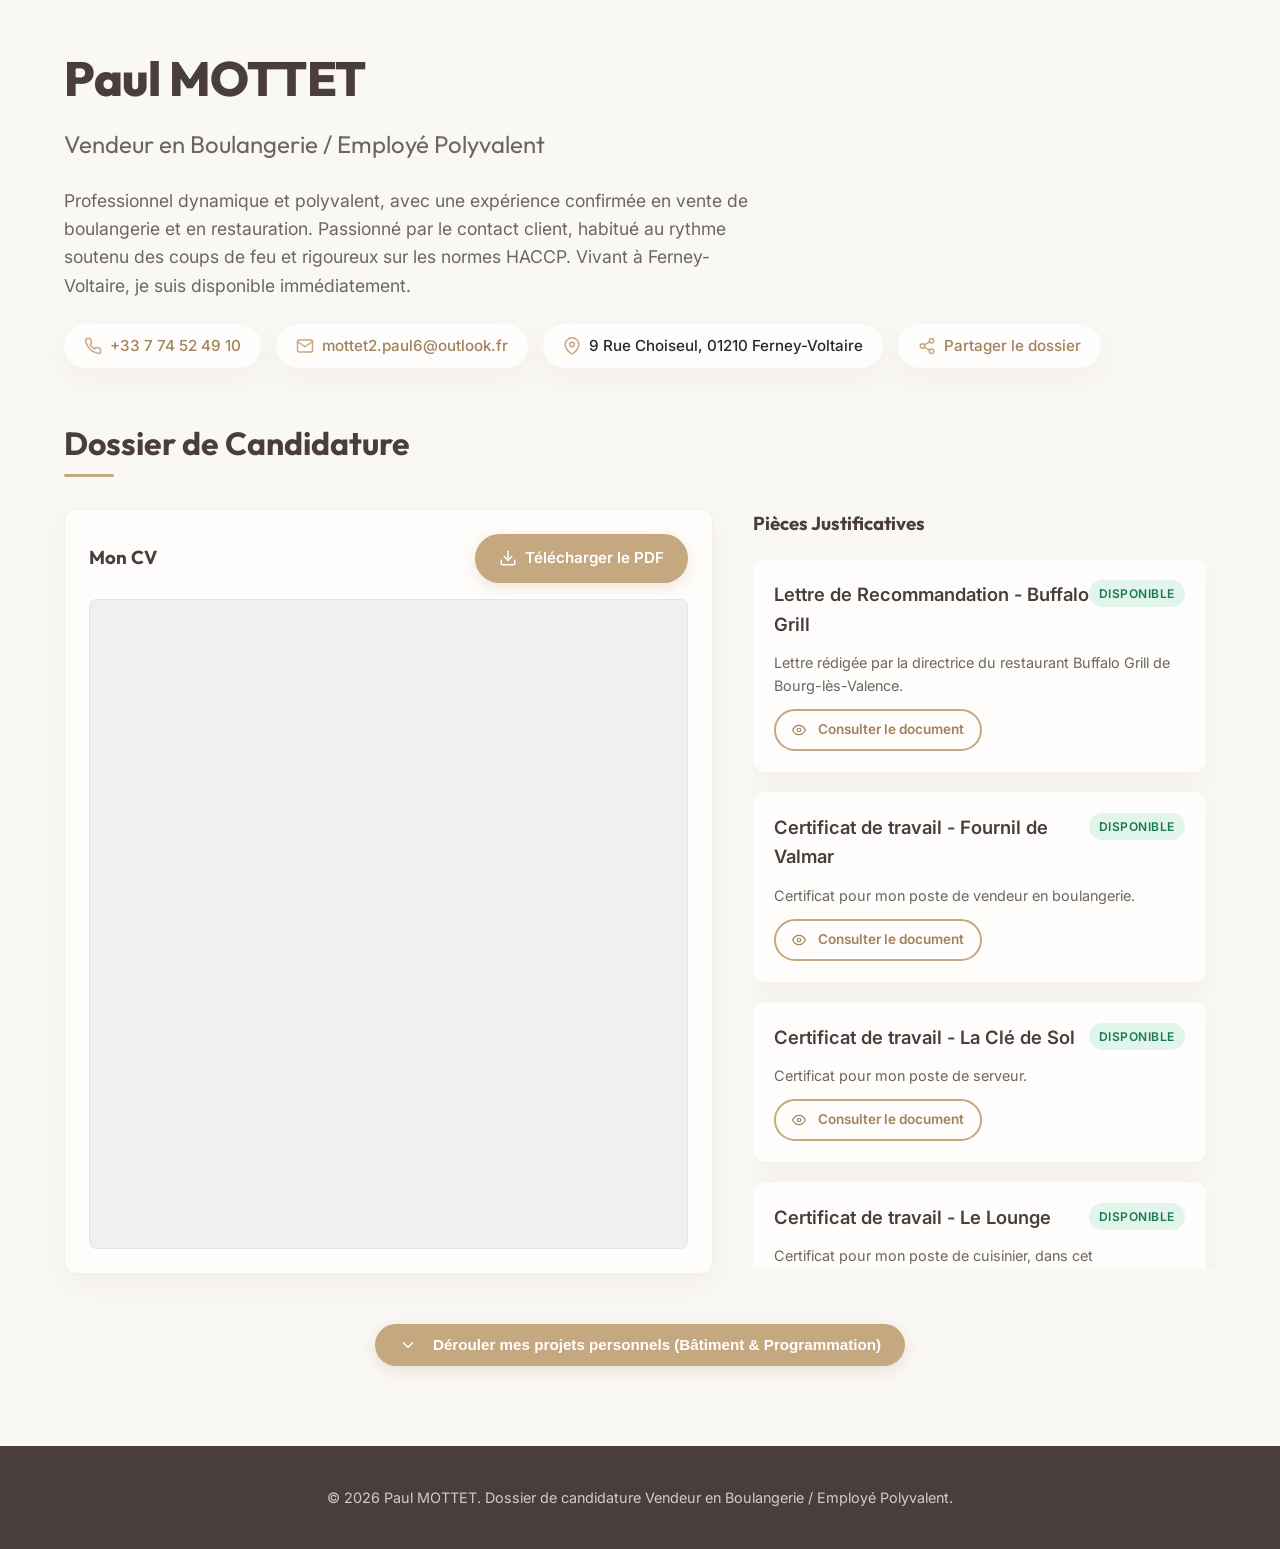
==== index.html @ bb625f5c "feat: regroupement des realisations par projet et ajout du carrousel de navigation Lightbox" ====
<!DOCTYPE html>
<html lang="fr">

<head>
  <meta charset="UTF-8">
  <meta name="viewport" content="width=device-width, initial-scale=1.0">
  <title>Paul MOTTET - Candidature Boulangerie & Portfolio</title>
  <meta name="description"
    content="Dossier de candidature en ligne de Paul MOTTET - Vendeur en Boulangerie / Employé Polyvalent. Accédez à mon CV, mes certificats de travail et mes réalisations.">

  <!-- Favicon alternative -->
  <link rel="icon"
    href="data:image/svg+xml,<svg xmlns=%22http://www.w3.org/2000/svg%22 viewBox=%220 0 100 100%22><text y=%22.9em%22 font-size=%2290%22>🥐</text></svg>">

  <link rel="stylesheet" href="style.css">

  <!-- Statistiques de visite (GoatCounter - Sans cookies / RGPD) -->
  <script data-goatcounter="https://paul-mottet.goatcounter.com/count" async src="//gc.zgo.at/count.js"></script>
</head>

<body>

  <!-- Hero Section / Header -->
  <header>
    <div class="container">
      <h1 id="profile-name">Paul MOTTET</h1>
      <h2 id="profile-title">Vendeur en Boulangerie / Employé Polyvalent</h2>
      <p class="profile-bio" id="profile-bio">
        <!-- Rempli par JavaScript -->
      </p>

      <!-- Barre de contact -->
      <div class="contact-bar" id="contact-bar">
        <!-- Rempli par JavaScript -->
      </div>
    </div>
  </header>

  <!-- Section CV & Documents complémentaires -->
  <section class="container" id="documents-section">
    <h2 class="section-title">Dossier de Candidature</h2>

    <div class="cv-documents-grid">
      <!-- Partie gauche : Visionneuse de CV -->
      <div class="cv-viewer-container">
        <div class="cv-viewer-header">
          <h3 id="cv-title">Mon CV</h3>
          <a id="cv-download-btn" href="" class="btn" download>
            <svg xmlns="http://www.w3.org/2000/svg" width="18" height="18" viewBox="0 0 24 24" fill="none"
              stroke="currentColor" stroke-width="2" stroke-linecap="round" stroke-linejoin="round">
              <path d="M21 15v4a2 2 0 0 1-2 2H5a2 2 0 0 1-2-2v-4"></path>
              <polyline points="7 10 12 15 17 10"></polyline>
              <line x1="12" y1="15" x2="12" y2="3"></line>
            </svg>
            Télécharger le PDF
          </a>
        </div>

        <!-- Iframe de visualisation pour grand écran -->
        <div class="cv-frame-wrapper" id="cv-frame-wrapper">
          <!-- Rempli par JavaScript -->
        </div>

        <!-- Fallback mobile -->
        <div class="cv-fallback-mobile" id="cv-fallback-mobile">
          <p style="margin-bottom: 20px; color: var(--text-muted);">Visualisation indisponible sur cet appareil. Vous
            pouvez consulter ou télécharger le fichier directement :</p>
          <a id="cv-fallback-btn" href="" class="btn" target="_blank">Ouvrir le CV (PDF)</a>
        </div>
      </div>

      <!-- Partie droite : Certificats & Lettres -->
      <div>
        <h3 style="margin-bottom: 20px; color: var(--accent-dark);">Pièces Justificatives</h3>
        <div class="documents-list" id="documents-list">
          <!-- Rempli par JavaScript -->
        </div>
      </div>
    </div>

    <!-- Bouton pour dérouler les projets personnels -->
    <div style="text-align: center; margin-top: 50px;" id="personal-projects-trigger-container">
      <button id="show-personal-projects-btn" class="btn">
        <svg xmlns="http://www.w3.org/2000/svg" width="18" height="18" viewBox="0 0 24 24" fill="none"
          stroke="currentColor" stroke-width="2" stroke-linecap="round" stroke-linejoin="round"
          style="vertical-align: middle; margin-right: 8px;">
          <polyline points="6 9 12 15 18 9"></polyline>
        </svg>
        Dérouler mes projets personnels (Bâtiment & Programmation)
      </button>
    </div>
  </section>

  <!-- Enveloppe pour les projets personnels masqués d'office -->
  <div id="personal-projects-wrapper" class="personal-projects-wrapper">
    <!-- Section Travaux Bâtiment (Photos) -->
    <section class="container" id="batiment-section">
      <h2 class="section-title">Réalisations & Travaux Manuels</h2>
      <p style="color: var(--text-muted); margin-bottom: 30px; max-width: 700px;">
        Au-delà de la vente et de la restauration, j'ai réalisé de nombreux travaux pratiques (charpente, menuiserie,
        rénovation complète d'appartement). Ces expériences témoignent de ma rigueur manuelle et de ma capacité à
        travailler physiquement.
      </p>
      <div class="gallery-grid" id="gallery-grid">
        <!-- Rempli par JavaScript -->
      </div>
    </section>

    <!-- Section Programmation & Projets Git -->
    <section class="container" id="programming-section">
      <h2 class="section-title">Projets de Programmation</h2>
      <p style="color: var(--text-muted); margin-bottom: 30px; max-width: 700px;">
        Autodidacte en informatique et programmation, j'aime développer des outils pour structurer et analyser des
        données littéraires ou créer des applications mobiles.
      </p>
      <div class="projects-grid" id="projects-grid">
        <!-- Rempli par JavaScript -->
      </div>
    </section>
  </div>

  <!-- Lightbox Modal (Photos de travaux) -->
  <div class="lightbox" id="lightbox">
    <button class="lightbox-close" id="lightbox-close" aria-label="Fermer la galerie">&times;</button>
    <button class="lightbox-prev" id="lightbox-prev" aria-label="Photo précédente">
      <svg xmlns="http://www.w3.org/2000/svg" viewBox="0 0 24 24" fill="none" stroke="currentColor" stroke-width="2.5" stroke-linecap="round" stroke-linejoin="round"><polyline points="15 18 9 12 15 6"></polyline></svg>
    </button>
    <img class="lightbox-content" id="lightbox-img" src="" alt="Agrandissement de réalisation">
    <button class="lightbox-next" id="lightbox-next" aria-label="Photo suivante">
      <svg xmlns="http://www.w3.org/2000/svg" viewBox="0 0 24 24" fill="none" stroke="currentColor" stroke-width="2.5" stroke-linecap="round" stroke-linejoin="round"><polyline points="9 18 15 12 9 6"></polyline></svg>
    </button>
    <div class="lightbox-caption" id="lightbox-caption">
      <h4 id="lightbox-title"></h4>
      <p id="lightbox-desc"></p>
      <span class="lightbox-counter" id="lightbox-counter"></span>
    </div>
  </div>

  <!-- Modal Notification / Accès Restreint / Copie lien -->
  <div class="lightbox" id="alert-modal">
    <div
      style="background-color: var(--bg-secondary); padding: 30px; border-radius: var(--border-radius); max-width: 450px; width: 90%; color: var(--text-main); text-align: center; box-shadow: var(--hover-shadow); display: flex; flex-direction: column; align-items: center; gap: 20px;">
      <h4 id="alert-title" style="color: var(--accent-dark); font-size: 1.3rem;">Accès Restreint</h4>
      <p id="alert-message" style="color: var(--text-muted); font-size: 0.95rem; line-height: 1.5;"></p>
      <button id="alert-close" class="btn" style="padding: 10px 24px;">Fermer</button>
    </div>
  </div>

  <!-- Pied de page -->
  <footer>
    <div class="container">
      <p id="footer-text">&copy; 2026 Paul MOTTET. Dossier de candidature professionnel.</p>
    </div>
  </footer>

  <!-- Chargement des Données -->
  <script src="data.js"></script>

  <!-- Logique de rendu dynamique & Lightbox -->
  <script>
    document.addEventListener('DOMContentLoaded', () => {
      // 1. Chargement des infos de profil
      document.title = `${DATA.profile.name} - Candidature ${DATA.profile.title}`;
      document.getElementById('profile-name').innerText = DATA.profile.name;
      document.getElementById('profile-title').innerText = DATA.profile.title;
      document.getElementById('profile-bio').innerText = DATA.profile.bio;
      document.getElementById('footer-text').innerHTML = `&copy; 2026 ${DATA.profile.name}. Dossier de candidature Vendeur en Boulangerie / Employé Polyvalent.`;

      // Remplissage de la barre de contact
      const contactBar = document.getElementById('contact-bar');
      contactBar.innerHTML = `
        <a href="tel:${DATA.profile.phone.replace(/\s+/g, '')}" class="contact-item">
          <svg xmlns="http://www.w3.org/2000/svg" viewBox="0 0 24 24" fill="none" stroke="currentColor" stroke-width="2" stroke-linecap="round" stroke-linejoin="round"><path d="M22 16.92v3a2 2 0 0 1-2.18 2 19.79 19.79 0 0 1-8.63-3.07 19.5 19.5 0 0 1-6-6 19.79 19.79 0 0 1-3.07-8.67A2 2 0 0 1 4.11 2h3a2 2 0 0 1 2 1.72 12.84 12.84 0 0 0 .7 2.81 2 2 0 0 1-.45 2.11L8.09 9.91a16 16 0 0 0 6 6l1.27-1.27a2 2 0 0 1 2.11-.45 12.84 12.84 0 0 0 2.81.7A2 2 0 0 1 22 16.92z"></path></svg>
          ${DATA.profile.phone}
        </a>
        <a href="mailto:${DATA.profile.email}" class="contact-item">
          <svg xmlns="http://www.w3.org/2000/svg" viewBox="0 0 24 24" fill="none" stroke="currentColor" stroke-width="2" stroke-linecap="round" stroke-linejoin="round"><path d="M4 4h16c1.1 0 2 .9 2 2v12c0 1.1-.9 2-2 2H4c-1.1 0-2-.9-2-2V6c0-1.1.9-2 2-2z"></path><polyline points="22,6 12,13 2,6"></polyline></svg>
          ${DATA.profile.email}
        </a>
        <span class="contact-item">
          <svg xmlns="http://www.w3.org/2000/svg" viewBox="0 0 24 24" fill="none" stroke="currentColor" stroke-width="2" stroke-linecap="round" stroke-linejoin="round"><path d="M21 10c0 7-9 13-9 13s-9-6-9-13a9 9 0 0 1 18 0z"></path><circle cx="12" cy="10" r="3"></circle></svg>
          ${DATA.profile.address}
        </span>
        <a href="#" id="share-btn" class="contact-item" style="cursor: pointer;">
          <svg xmlns="http://www.w3.org/2000/svg" viewBox="0 0 24 24" fill="none" stroke="currentColor" stroke-width="2" stroke-linecap="round" stroke-linejoin="round"><circle cx="18" cy="5" r="3"></circle><circle cx="6" cy="12" r="3"></circle><circle cx="18" cy="19" r="3"></circle><line x1="8.59" y1="13.51" x2="15.42" y2="17.49"></line><line x1="15.41" y1="6.51" x2="8.59" y2="10.49"></line></svg>
          Partager le dossier
        </a>
      `;

      // Fonction d'affichage des pop-ups d'alerte (Accès restreint / Copie de lien)
      window.showNotificationPopup = (message, title = "Notification") => {
        document.getElementById('alert-title').innerText = title;
        document.getElementById('alert-message').innerText = message;
        document.getElementById('alert-modal').classList.add('active');
      };

      // Gestionnaire de clic du bouton Partager
      document.getElementById('share-btn').addEventListener('click', (e) => {
        e.preventDefault();
        if (navigator.share) {
          navigator.share({
            title: `Paul MOTTET - Dossier de Candidature`,
            text: `Consultez le dossier de candidature en ligne de Paul MOTTET.`,
            url: window.location.origin + window.location.pathname
          }).catch(console.error);
        } else {
          navigator.clipboard.writeText(window.location.origin + window.location.pathname).then(() => {
            showNotificationPopup("Lien de candidature copié dans le presse-papiers ! Vous pouvez maintenant le coller pour le partager.", "Partager");
          }).catch(err => {
            showNotificationPopup("Impossible de copier automatiquement le lien. Copiez l'URL depuis la barre d'adresse de votre navigateur.", "Partager");
          });
        }
      });

      // 2. Gestion du CV Principal
      const cvDoc = DATA.documents.find(doc => doc.id === 'cv');
      if (cvDoc && cvDoc.status === 'disponible') {
        const cvPath = cvDoc.file;

        // Configurer les boutons de téléchargement et d'affichage direct
        document.getElementById('cv-download-btn').href = cvPath;
        document.getElementById('cv-fallback-btn').href = cvPath;

        // Injecter l'iframe
        const frameWrapper = document.getElementById('cv-frame-wrapper');
        frameWrapper.innerHTML = `<iframe src="${cvPath}#toolbar=0" title="CV ${DATA.profile.name}"></iframe>`;
      } else {
        // Si le CV n'est pas disponible
        document.getElementById('cv-frame-wrapper').innerHTML = `
          <div style="padding: 100px 20px; text-align: center; color: var(--text-muted);">
            <h3>Le CV est en cours de mise à jour</h3>
            <p>Revenez très bientôt.</p>
          </div>`;
        document.getElementById('cv-download-btn').style.display = 'none';
        document.getElementById('cv-fallback-mobile').style.display = 'none';
      }

      // 3. Chargement de la liste des documents complémentaires
      const documentsList = document.getElementById('documents-list');
      documentsList.innerHTML = '';

      // On exclut le CV principal de cette liste car il est déjà affiché en grand
      const complementDocs = DATA.documents.filter(doc => doc.id !== 'cv');

      complementDocs.forEach(doc => {
        const isAvail = doc.status === 'disponible';

        const card = document.createElement('div');
        card.className = `document-card ${!isAvail ? 'pending' : ''}`;

        let actionButtonHTML = '';
        if (isAvail) {
          actionButtonHTML = `
            <a href="${doc.file}" class="btn btn-secondary" style="align-self: flex-start; padding: 8px 16px; font-size: 0.85rem;" target="_blank">
              <svg xmlns="http://www.w3.org/2000/svg" width="14" height="14" viewBox="0 0 24 24" fill="none" stroke="currentColor" stroke-width="2" stroke-linecap="round" stroke-linejoin="round" style="vertical-align: middle; margin-right: 4px;"><path d="M1 12s4-8 11-8 11 8 11 8-4 8-11 8-11-8-11-8z"></path><circle cx="12" cy="12" r="3"></circle></svg>
              Consulter le document
            </a>`;
        } else {
          actionButtonHTML = `
            <span style="color: var(--text-muted); font-size: 0.85rem; font-style: italic; display: flex; align-items: center; gap: 6px;">
              <svg xmlns="http://www.w3.org/2000/svg" width="16" height="16" viewBox="0 0 24 24" fill="none" stroke="currentColor" stroke-width="2" stroke-linecap="round" stroke-linejoin="round"><circle cx="12" cy="12" r="10"></circle><polyline points="12 6 12 12 16 14"></polyline></svg>
              Sera téléversé sous peu
            </span>`;
        }

        card.innerHTML = `
          <div class="document-card-header">
            <span class="document-title">${doc.name}</span>
            <span class="badge ${isAvail ? 'badge-disponible' : 'badge-a_venir'}">
              ${isAvail ? 'Disponible' : 'A venir'}
            </span>
          </div>
          <p class="document-desc">${doc.description}</p>
          ${actionButtonHTML}
        `;
        documentsList.appendChild(card);
      });

      // 4. Chargement de la galerie de photos bâtiment par projets
      const galleryGrid = document.getElementById('gallery-grid');
      galleryGrid.innerHTML = '';

      DATA.batimentProjects.forEach(project => {
        const card = document.createElement('div');
        card.className = 'gallery-item';
        card.dataset.projectId = project.id;

        const coverPhoto = project.photos[0];
        const photoCount = project.photos.length;

        card.innerHTML = `
          <div class="gallery-img-container">
            <span class="gallery-category-badge">${project.category}</span>
            <span class="gallery-count-badge">
              <svg xmlns="http://www.w3.org/2000/svg" viewBox="0 0 24 24" width="14" height="14" fill="none" stroke="currentColor" stroke-width="2.5" stroke-linecap="round" stroke-linejoin="round" style="vertical-align: middle; margin-right: 2px;"><path d="M23 19a2 2 0 0 1-2 2H3a2 2 0 0 1-2-2V8a2 2 0 0 1 2-2h4l2-3h6l2 3h4a2 2 0 0 1 2 2z"></path><circle cx="12" cy="13" r="4"></circle></svg>
              ${photoCount} photo${photoCount > 1 ? 's' : ''}
            </span>
            <img src="${coverPhoto}" alt="${project.title}">
          </div>
          <div class="gallery-info">
            <div class="gallery-info-text">
              <h3 class="gallery-title">${project.title}</h3>
              <p class="gallery-desc">${project.description}</p>
            </div>
            <span class="gallery-link">
              Découvrir le projet
              <svg xmlns="http://www.w3.org/2000/svg" width="16" height="16" viewBox="0 0 24 24" fill="none" stroke="currentColor" stroke-width="2.5" stroke-linecap="round" stroke-linejoin="round" style="vertical-align: middle;"><line x1="5" y1="12" x2="19" y2="12"></line><polyline points="12 5 19 12 12 19"></polyline></svg>
            </span>
          </div>
        `;
        galleryGrid.appendChild(card);
      });

      // 5. Chargement des projets de programmation
      const projectsGrid = document.getElementById('projects-grid');
      projectsGrid.innerHTML = '';

      DATA.projects.forEach(project => {
        const card = document.createElement('div');
        card.className = 'project-card';

        const tagsHTML = project.tags.map(tag => `<span class="tag">${tag}</span>`).join('');
        const isAuth = project.requiresAuth === true;

        card.innerHTML = `
          <div class="project-card-top">
            <h3>${project.title}</h3>
            <p>${project.description}</p>
            <div class="project-tags">${tagsHTML}</div>
          </div>
          <a href="${project.link}" ${isAuth ? '' : 'target="_blank"'} class="project-link ${isAuth ? 'restricted-link' : ''}">
            ${isAuth ? 'Accéder au site' : 'Voir le code source'}
            <svg xmlns="http://www.w3.org/2000/svg" width="16" height="16" viewBox="0 0 24 24" fill="none" stroke="currentColor" stroke-width="2" stroke-linecap="round" stroke-linejoin="round" style="vertical-align: middle;"><path d="M18 13v6a2 2 0 0 1-2 2H5a2 2 0 0 1-2-2V8a2 2 0 0 1 2-2h6"></path><polyline points="15 3 21 3 21 9"></polyline><line x1="10" y1="14" x2="21" y2="3"></line></svg>
          </a>
        `;

        // Clic sur QCM restrictif
        if (isAuth) {
          card.querySelector('.restricted-link').addEventListener('click', (e) => {
            e.preventDefault();
            showNotificationPopup(
              "Pour accéder au site vous devez vous connecter depuis votre espace étudiant Université de Savoie Mont Blanc.",
              "Accès Restreint"
            );
          });
        }

        projectsGrid.appendChild(card);
      });

      // 6. Logique de la Lightbox avec Carrousel par Projet
      const lightbox = document.getElementById('lightbox');
      const lightboxImg = document.getElementById('lightbox-img');
      const lightboxTitle = document.getElementById('lightbox-title');
      const lightboxDesc = document.getElementById('lightbox-desc');
      const lightboxClose = document.getElementById('lightbox-close');
      const lightboxPrev = document.getElementById('lightbox-prev');
      const lightboxNext = document.getElementById('lightbox-next');
      const lightboxCounter = document.getElementById('lightbox-counter');

      let currentProject = null;
      let currentPhotoIndex = 0;

      function updateLightboxPhoto() {
        if (!currentProject) return;
        const photoUrl = currentProject.photos[currentPhotoIndex];
        lightboxImg.src = photoUrl;
        lightboxCounter.innerText = `Image ${currentPhotoIndex + 1} sur ${currentProject.photos.length}`;
        
        if (currentProject.photos.length <= 1) {
          lightboxPrev.style.display = 'none';
          lightboxNext.style.display = 'none';
          lightboxCounter.style.display = 'none';
        } else {
          lightboxPrev.style.display = 'flex';
          lightboxNext.style.display = 'flex';
          lightboxCounter.style.display = 'inline-block';
        }
      }

      function showNextPhoto() {
        if (!currentProject) return;
        currentPhotoIndex = (currentPhotoIndex + 1) % currentProject.photos.length;
        updateLightboxPhoto();
      }

      function showPrevPhoto() {
        if (!currentProject) return;
        currentPhotoIndex = (currentPhotoIndex - 1 + currentProject.photos.length) % currentProject.photos.length;
        updateLightboxPhoto();
      }

      // Ouvrir la lightbox pour un projet
      document.querySelectorAll('.gallery-item').forEach(item => {
        item.addEventListener('click', () => {
          const projectId = item.dataset.projectId;
          currentProject = DATA.batimentProjects.find(p => p.id === projectId);
          if (currentProject) {
            currentPhotoIndex = 0;
            lightboxTitle.innerText = currentProject.title;
            lightboxDesc.innerText = currentProject.description;
            updateLightboxPhoto();
            lightbox.classList.add('active');
          }
        });
      });

      // Navigation clics
      lightboxPrev.addEventListener('click', (e) => {
        e.stopPropagation();
        showPrevPhoto();
      });

      lightboxNext.addEventListener('click', (e) => {
        e.stopPropagation();
        showNextPhoto();
      });

      // Fermer la lightbox (bouton close)
      lightboxClose.addEventListener('click', () => {
        lightbox.classList.remove('active');
      });

      // Fermer la lightbox en cliquant à l'extérieur de l'image
      lightbox.addEventListener('click', (e) => {
        if (e.target === lightbox || e.target === lightboxClose) {
          lightbox.classList.remove('active');
        }
      });

      // Clavier : Navigation et Fermeture
      document.addEventListener('keydown', (e) => {
        if (!lightbox.classList.contains('active')) return;
        
        if (e.key === 'Escape') {
          lightbox.classList.remove('active');
        } else if (e.key === 'ArrowRight') {
          showNextPhoto();
        } else if (e.key === 'ArrowLeft') {
          showPrevPhoto();
        }
      });

      // 7. Logique du Modal d'alerte global
      const alertModal = document.getElementById('alert-modal');
      const alertClose = document.getElementById('alert-close');

      alertClose.addEventListener('click', () => {
        alertModal.classList.remove('active');
      });

      alertModal.addEventListener('click', (e) => {
        if (e.target === alertModal || e.target === alertClose) {
          alertModal.classList.remove('active');
        }
      });

      // 8. Déroulement / Repli des Projets Personnels
      const showProjectsBtn = document.getElementById('show-personal-projects-btn');
      const projectsWrapper = document.getElementById('personal-projects-wrapper');

      showProjectsBtn.addEventListener('click', () => {
        const isActive = projectsWrapper.classList.contains('active');
        if (isActive) {
          // Replier
          projectsWrapper.classList.remove('active');
          showProjectsBtn.innerHTML = `
            <svg xmlns="http://www.w3.org/2000/svg" width="18" height="18" viewBox="0 0 24 24" fill="none" stroke="currentColor" stroke-width="2" stroke-linecap="round" stroke-linejoin="round" style="vertical-align: middle; margin-right: 8px;"><polyline points="6 9 12 15 18 9"></polyline></svg>
            Dérouler mes projets personnels (Travaux manuels & Programmation)
          `;
          // Faire défiler vers le haut
          document.getElementById('documents-section').scrollIntoView({ behavior: 'smooth', block: 'start' });
        } else {
          // Dérouler
          projectsWrapper.classList.add('active');
          showProjectsBtn.innerHTML = `
            <svg xmlns="http://www.w3.org/2000/svg" width="18" height="18" viewBox="0 0 24 24" fill="none" stroke="currentColor" stroke-width="2" stroke-linecap="round" stroke-linejoin="round" style="vertical-align: middle; margin-right: 8px;"><polyline points="18 15 12 9 6 15"></polyline></svg>
            Replier mes projets personnels
          `;
          // Faire défiler vers le bas de manière fluide
          setTimeout(() => {
            projectsWrapper.scrollIntoView({ behavior: 'smooth', block: 'start' });
          }, 100);
        }
      });
    });
  </script>
</body>

</html>
---- style.css ----
/* Importation des polices Google Fonts */
@import url('https://fonts.googleapis.com/css2?family=Inter:wght@300;400;500;600;700&family=Outfit:wght@300;400;500;600;700;800&display=swap');

/* Variables de thème (Palette Premium Boulangerie / Professionnel) */
:root {
  --font-title: 'Outfit', 'Segoe UI', sans-serif;
  --font-body: 'Inter', 'Segoe UI', sans-serif;

  /* Couleurs */
  --bg-primary: #FAF8F5;       /* Crème douce, chaleureuse et lumineuse */
  --bg-secondary: #FFFDFB;     /* Blanc chaud pour les cartes */
  --text-main: #2C2A29;        /* Charbon très sombre (presque noir) */
  --text-muted: #6B6661;       /* Gris chaud atténué */
  --accent-gold: #C5A880;      /* Dorure de pain (Teinte principale d'accent) */
  --accent-gold-hover: #A0835D;/* Dorure plus sombre au survol */
  --accent-dark: #4A3E3D;      /* Brun chaud profond */
  --accent-light: #F3EFE9;     /* Crème clair pour les fonds secondaires */
  --card-shadow: 0 10px 30px rgba(74, 62, 61, 0.05);
  --hover-shadow: 0 15px 40px rgba(74, 62, 61, 0.1);
  --border-radius: 12px;
  --transition: all 0.3s cubic-bezier(0.4, 0, 0.2, 1);
}

/* Styles Globaux */
* {
  box-sizing: border-box;
  margin: 0;
  padding: 0;
}

html {
  scroll-behavior: smooth;
}

body {
  font-family: var(--font-body);
  background-color: var(--bg-primary);
  color: var(--text-main);
  line-height: 1.6;
  -webkit-font-smoothing: antialiased;
}

h1, h2, h3, h4 {
  font-family: var(--font-title);
  font-weight: 700;
  color: var(--accent-dark);
}

a {
  color: var(--accent-gold-hover);
  text-decoration: none;
  transition: var(--transition);
}

a:hover {
  color: var(--accent-dark);
}

.container {
  width: 100%;
  max-width: 1200px;
  margin: 0 auto;
  padding: 0 24px;
}

/* En-tête / Hero Section */
header {
  padding: 40px 0 20px; /* Réduit pour plus de compacité */
  text-align: left; /* Aligné à gauche */
  position: relative;
}

.profile-badge {
  display: inline-block;
  background-color: var(--accent-light);
  color: var(--accent-dark);
  padding: 6px 16px;
  border-radius: 30px;
  font-size: 0.9rem;
  font-weight: 600;
  text-transform: uppercase;
  letter-spacing: 1px;
  margin-bottom: 20px;
}

header h1 {
  font-size: 3rem;
  font-weight: 800;
  margin-bottom: 8px;
  letter-spacing: -0.5px;
}

header h2 {
  font-size: 1.5rem;
  font-weight: 400;
  color: var(--text-muted);
  margin-bottom: 24px;
}

.profile-bio {
  max-width: 700px;
  margin: 0 0 24px; /* Aligné à gauche (marge auto retirée) */
  font-size: 1.1rem;
  color: var(--text-muted);
}

/* Informations de Contact */
.contact-bar {
  display: flex;
  justify-content: flex-start; /* Aligné à gauche */
  flex-wrap: wrap;
  gap: 15px; /* Écartement légèrement resserré */
  margin-bottom: 30px;
}

.contact-item {
  display: flex;
  align-items: center;
  gap: 8px;
  background-color: var(--bg-secondary);
  padding: 10px 20px;
  border-radius: 30px;
  box-shadow: var(--card-shadow);
  font-size: 0.95rem;
  font-weight: 500;
  transition: var(--transition);
}

.contact-item:hover {
  transform: translateY(-2px);
  box-shadow: var(--hover-shadow);
}

.contact-item svg {
  width: 18px;
  height: 18px;
  stroke: var(--accent-gold);
}

/* Boutons principaux */
.btn {
  display: inline-flex;
  align-items: center;
  gap: 8px;
  background-color: var(--accent-gold);
  color: #fff;
  padding: 12px 24px;
  border-radius: 30px;
  font-weight: 600;
  font-size: 0.95rem;
  transition: var(--transition);
  border: none;
  cursor: pointer;
  box-shadow: 0 4px 15px rgba(197, 168, 128, 0.3);
}

.btn:hover {
  background-color: var(--accent-gold-hover);
  transform: translateY(-2px);
  box-shadow: 0 6px 20px rgba(197, 168, 128, 0.4);
  color: #fff;
}

.btn-secondary {
  background-color: transparent;
  border: 2px solid var(--accent-gold);
  color: var(--accent-gold-hover);
  box-shadow: none;
}

.btn-secondary:hover {
  background-color: var(--accent-gold);
  color: #fff;
  box-shadow: 0 4px 15px rgba(197, 168, 128, 0.2);
}

/* Sections */
section {
  padding: 40px 0; /* Un peu plus compact */
}

/* Wrapper pour les projets personnels masqués d'office */
.personal-projects-wrapper {
  display: none;
  opacity: 0;
  transition: opacity 0.5s ease;
}

.personal-projects-wrapper.active {
  display: block;
  opacity: 1;
}

#batiment-section {
  margin-top: 50px; /* Marge au-dessus de la section bâtiment */
}

#programming-section {
  margin-top: 60px; /* Marge au-dessus de la section programmation */
}

.section-title {
  font-size: 2rem;
  margin-bottom: 40px;
  position: relative;
  display: inline-block;
}

.section-title::after {
  content: '';
  position: absolute;
  left: 0;
  bottom: -8px;
  width: 50px;
  height: 3px;
  background-color: var(--accent-gold);
  border-radius: 2px;
}

/* Section CV & Documents */
.cv-documents-grid {
  display: grid;
  grid-template-columns: 1.4fr 1fr;
  gap: 40px;
  align-items: start;
}

@media (max-width: 968px) {
  .cv-documents-grid {
    grid-template-columns: 1fr;
  }
}

/* Visionneuse PDF (Affichage direct du CV) */
.cv-viewer-container {
  background-color: var(--bg-secondary);
  border-radius: var(--border-radius);
  box-shadow: var(--card-shadow);
  padding: 24px;
  border: 1px solid var(--accent-light);
}

.cv-viewer-header {
  display: flex;
  justify-content: space-between;
  align-items: center;
  margin-bottom: 16px;
}

.cv-frame-wrapper {
  position: relative;
  width: 100%;
  height: 650px;
  border-radius: 8px;
  overflow: hidden;
  background-color: #f0f0f0;
  border: 1px solid rgba(0, 0, 0, 0.05);
}

.cv-frame-wrapper iframe {
  width: 100%;
  height: 100%;
  border: none;
}

.cv-fallback-mobile {
  display: none;
  text-align: center;
  padding: 40px 20px;
}

/* Liste des documents complémentaires */
.documents-list {
  display: flex;
  flex-direction: column;
  gap: 20px;
  max-height: 710px;
  overflow-y: auto;
  padding-right: 10px;
}

/* Personnalisation de la barre de défilement pour les documents */
.documents-list::-webkit-scrollbar {
  width: 6px;
}

.documents-list::-webkit-scrollbar-track {
  background: var(--accent-light);
  border-radius: 10px;
}

.documents-list::-webkit-scrollbar-thumb {
  background: var(--accent-gold);
  border-radius: 10px;
}

.documents-list::-webkit-scrollbar-thumb:hover {
  background: var(--accent-gold-hover);
}

.document-card {
  background-color: var(--bg-secondary);
  border-radius: var(--border-radius);
  padding: 20px;
  box-shadow: var(--card-shadow);
  border: 1px solid transparent;
  transition: var(--transition);
  display: flex;
  flex-direction: column;
  gap: 12px;
}

.document-card:hover {
  transform: translateX(4px);
  border-color: var(--accent-gold);
  box-shadow: var(--hover-shadow);
}

.document-card-header {
  display: flex;
  justify-content: space-between;
  align-items: flex-start;
}

.document-title {
  font-size: 1.15rem;
  font-weight: 600;
  color: var(--accent-dark);
}

.badge {
  font-size: 0.75rem;
  padding: 4px 10px;
  border-radius: 20px;
  font-weight: 600;
  text-transform: uppercase;
  letter-spacing: 0.5px;
}

.badge-disponible {
  background-color: #E2F5EC;
  color: #1B7A51;
}

.badge-a_venir {
  background-color: #FFF3E0;
  color: #E65100;
}

.document-desc {
  font-size: 0.9rem;
  color: var(--text-muted);
}

/* Section Travaux Bâtiment (Photos) */
.gallery-grid {
  display: grid;
  grid-template-columns: repeat(auto-fill, minmax(320px, 1fr));
  gap: 24px;
}

.gallery-item {
  background-color: var(--bg-secondary);
  border-radius: var(--border-radius);
  overflow: hidden;
  box-shadow: var(--card-shadow);
  transition: var(--transition);
  cursor: pointer;
  position: relative;
  border: 1px solid var(--accent-light);
  display: flex;
  flex-direction: column;
  justify-content: space-between;
}

.gallery-item:hover {
  transform: translateY(-6px);
  border-color: var(--accent-gold);
  box-shadow: var(--hover-shadow);
}

.gallery-img-container {
  width: 100%;
  height: 240px;
  overflow: hidden;
  position: relative;
  background-color: var(--accent-light);
}

.gallery-img-container img {
  width: 100%;
  height: 100%;
  object-fit: cover;
  transition: var(--transition);
}

.gallery-item:hover .gallery-img-container img {
  transform: scale(1.05);
}

/* Badges sur l'image */
.gallery-category-badge {
  position: absolute;
  top: 12px;
  left: 12px;
  background-color: var(--accent-gold);
  color: #fff;
  padding: 4px 10px;
  border-radius: 20px;
  font-size: 0.75rem;
  font-weight: 700;
  z-index: 2;
  box-shadow: 0 2px 8px rgba(0, 0, 0, 0.15);
  text-transform: uppercase;
  letter-spacing: 0.5px;
}

.gallery-count-badge {
  position: absolute;
  top: 12px;
  right: 12px;
  background-color: rgba(44, 42, 41, 0.75);
  backdrop-filter: blur(4px);
  color: #fff;
  padding: 4px 10px;
  border-radius: 20px;
  font-size: 0.75rem;
  font-weight: 600;
  display: flex;
  align-items: center;
  gap: 6px;
  z-index: 2;
  box-shadow: 0 2px 8px rgba(0, 0, 0, 0.15);
  border: 1px solid rgba(255, 255, 255, 0.1);
}

.gallery-info {
  padding: 24px;
  display: flex;
  flex-direction: column;
  flex-grow: 1;
  justify-content: space-between;
}

.gallery-info-text {
  margin-bottom: 16px;
}

.gallery-title {
  font-size: 1.25rem;
  font-weight: 700;
  margin-bottom: 10px;
  color: var(--accent-dark);
}

.gallery-desc {
  font-size: 0.95rem;
  color: var(--text-muted);
  line-height: 1.5;
}

/* Lien d'action style CTA secondaire */
.gallery-link {
  font-weight: 600;
  font-size: 0.9rem;
  color: var(--accent-gold-hover);
  display: inline-flex;
  align-items: center;
  gap: 6px;
  transition: var(--transition);
  margin-top: auto;
}

.gallery-item:hover .gallery-link {
  color: var(--accent-dark);
}

.gallery-link svg {
  transition: transform 0.3s ease;
}

.gallery-item:hover .gallery-link svg {
  transform: translateX(4px);
}

/* Section Programmation / Projets Git */
.projects-grid {
  display: grid;
  grid-template-columns: repeat(auto-fill, minmax(320px, 1fr));
  gap: 24px;
}

.project-card {
  background-color: var(--bg-secondary);
  border-radius: var(--border-radius);
  padding: 24px;
  box-shadow: var(--card-shadow);
  border: 1px solid var(--accent-light);
  display: flex;
  flex-direction: column;
  justify-content: space-between;
  transition: var(--transition);
}

.project-card:hover {
  transform: translateY(-4px);
  border-color: var(--accent-gold);
  box-shadow: var(--hover-shadow);
}

.project-card-top h3 {
  font-size: 1.25rem;
  margin-bottom: 12px;
}

.project-card-top p {
  font-size: 0.95rem;
  color: var(--text-muted);
  margin-bottom: 20px;
}

.project-tags {
  display: flex;
  flex-wrap: wrap;
  gap: 8px;
  margin-bottom: 24px;
}

.tag {
  font-size: 0.75rem;
  background-color: var(--accent-light);
  color: var(--accent-dark);
  padding: 4px 10px;
  border-radius: 4px;
  font-weight: 500;
}

.project-link {
  font-weight: 600;
  font-size: 0.9rem;
  display: inline-flex;
  align-items: center;
  gap: 6px;
}

/* Lightbox Modal pour la galerie */
.lightbox {
  position: fixed;
  top: 0;
  left: 0;
  width: 100%;
  height: 100%;
  background-color: rgba(26, 24, 23, 0.95);
  display: flex;
  flex-direction: column;
  justify-content: center;
  align-items: center;
  z-index: 1000;
  opacity: 0;
  pointer-events: none;
  transition: opacity 0.3s ease;
}

.lightbox.active {
  opacity: 1;
  pointer-events: auto;
}

.lightbox-content {
  max-width: 85%;
  max-height: 75vh;
  object-fit: contain;
  border-radius: 4px;
  box-shadow: 0 10px 40px rgba(0,0,0,0.5);
  transform: scale(0.95);
  transition: transform 0.3s ease;
}

.lightbox.active .lightbox-content {
  transform: scale(1);
}

.lightbox-caption {
  color: #fff;
  margin-top: 20px;
  text-align: center;
  font-family: var(--font-title);
  display: flex;
  flex-direction: column;
  align-items: center;
}

.lightbox-caption h4 {
  color: var(--accent-gold);
  font-size: 1.3rem;
  margin-bottom: 6px;
}

.lightbox-caption p {
  color: #ccc;
  font-size: 0.95rem;
  max-width: 600px;
  line-height: 1.5;
}

.lightbox-close {
  position: absolute;
  top: 24px;
  right: 24px;
  background: transparent;
  border: none;
  color: #fff;
  font-size: 2.5rem;
  cursor: pointer;
  line-height: 1;
  transition: var(--transition);
  z-index: 1020;
}

.lightbox-close:hover {
  color: var(--accent-gold);
}

/* Boutons de navigation de la Lightbox */
.lightbox-prev,
.lightbox-next {
  position: absolute;
  top: 50%;
  transform: translateY(-50%);
  background-color: rgba(255, 255, 255, 0.08);
  backdrop-filter: blur(5px);
  border: 1px solid rgba(255, 255, 255, 0.15);
  color: #fff;
  width: 56px;
  height: 56px;
  border-radius: 50%;
  display: flex;
  justify-content: center;
  align-items: center;
  cursor: pointer;
  transition: var(--transition);
  z-index: 1010;
  user-select: none;
  padding: 0;
}

.lightbox-prev {
  left: 30px;
}

.lightbox-next {
  right: 30px;
}

.lightbox-prev:hover,
.lightbox-next:hover {
  background-color: var(--accent-gold);
  border-color: var(--accent-gold);
  transform: translateY(-50%) scale(1.1);
  box-shadow: 0 4px 15px rgba(197, 168, 128, 0.4);
}

.lightbox-prev:active,
.lightbox-next:active {
  transform: translateY(-50%) scale(0.95);
}

.lightbox-prev svg,
.lightbox-next svg {
  width: 24px;
  height: 24px;
  stroke: currentColor;
}

/* Compteur de photos dans la Lightbox */
.lightbox-counter {
  display: inline-block;
  font-size: 0.85rem;
  color: rgba(255, 255, 255, 0.5);
  margin-top: 8px;
  font-weight: 500;
}

/* Responsive pour les boutons Lightbox */
@media (max-width: 768px) {
  .lightbox-prev,
  .lightbox-next {
    width: 46px;
    height: 46px;
  }
  .lightbox-prev {
    left: 15px;
  }
  .lightbox-next {
    right: 15px;
  }
}

/* Devanture de dossier (Cover Page HTML spécifique) */
.cover-page-body {
  background-color: #fff;
  display: flex;
  justify-content: center;
  align-items: center;
  min-height: 100vh;
  padding: 40px 0;
}

.cover-sheet {
  background-color: #fff;
  width: 210mm;
  height: 297mm; /* Dimensions A4 */
  box-shadow: 0 0 40px rgba(0,0,0,0.08);
  border: 1px solid #e0e0e0;
  padding: 15mm 20mm 20mm 20mm; /* Marge supérieure réduite de 30mm à 15mm */
  display: flex;
  flex-direction: column;
  justify-content: space-between;
  box-sizing: border-box;
  position: relative;
}

/* En-tête de la cover */
.cover-header {
  border-bottom: 2px solid var(--accent-gold);
  padding-bottom: 20px;
}

.cover-name {
  font-size: 3rem;
  font-weight: 800;
  letter-spacing: 2px;
  text-transform: uppercase;
  color: var(--accent-dark);
}

.cover-contact {
  margin-top: 10px;
  font-size: 0.88rem; /* Légèrement réduit pour éviter le retour à la ligne */
  color: var(--text-muted);
  display: flex;
  flex-wrap: wrap;
  gap: 12px; /* Gaps resserrés pour tenir sur une seule ligne A4 */
  justify-content: flex-start;
}

/* Corps de la cover */
.cover-body {
  margin: 30px 0; /* Réduit pour enlever l'espace vertical excessif */
  text-align: center;
  flex-grow: 1;
  display: flex;
  flex-direction: column;
  justify-content: center;
}

.cover-subtitle {
  font-size: 1.1rem;
  text-transform: uppercase;
  letter-spacing: 3px;
  color: var(--accent-gold-hover);
  font-weight: 600;
  margin-bottom: 12px;
}

.cover-title {
  font-size: 2.2rem;
  font-weight: 800;
  color: var(--accent-dark);
  margin-top: auto;
  margin-bottom: auto;
  line-height: 1.3;
}

.cover-summary-box {
  background-color: var(--bg-primary);
  border-left: 4px solid var(--accent-gold);
  padding: 24px 30px;
  border-radius: 4px;
  text-align: left;
  max-width: 450px;
  margin: 0 0 40px 0; /* Marge auto retirée pour aligner à gauche, marge inférieure réduite */
}

.cover-summary-box h3 {
  font-size: 1.2rem;
  text-transform: uppercase;
  letter-spacing: 1px;
  margin-bottom: 15px;
}

.cover-summary-box ul {
  list-style-type: none;
}

.cover-summary-box li {
  font-size: 1.05rem;
  margin-bottom: 10px;
  display: flex;
  align-items: center;
  gap: 10px;
}

.cover-summary-box li::before {
  content: '■';
  color: var(--accent-gold);
  font-size: 0.8rem;
}

/* Zone du QR Code */
.cover-qr-section {
  display: flex;
  flex-direction: column;
  align-items: center;
  gap: 15px;
}

.qr-code-img {
  width: 170px; /* QR code agrandi de 130px à 170px */
  height: 170px;
  border: 1px solid #eee;
  padding: 8px;
  border-radius: 8px;
}

.cover-qr-text {
  max-width: 450px;
  font-size: 0.9rem;
  color: var(--text-muted);
  line-height: 1.4;
}

.cover-url {
  font-weight: 700;
  color: var(--accent-dark);
  margin-top: 5px;
  font-size: 0.95rem;
}

/* Bouton d'impression flottant (visible uniquement à l'écran) */
.print-actions {
  position: fixed;
  bottom: 30px;
  right: 30px;
  z-index: 100;
}

/* Pied de page */
footer {
  text-align: center;
  padding: 40px 0;
  background-color: var(--accent-dark);
  color: var(--accent-light);
  font-size: 0.9rem;
  margin-top: 80px; /* Marge au-dessus du pied de page */
}

footer p {
  opacity: 0.8;
}

/* RÈGLES D'IMPRESSION (CRITIQUE pour le dossier physique) */
@media print {
  body {
    background-color: #fff;
    color: #000;
  }
  
  .print-actions, header, footer, section:not(.cover-sheet-wrapper) {
    display: none !important;
  }

  .cover-page-body {
    padding: 0;
    margin: 0;
    background-color: #fff;
  }

  .cover-sheet {
    box-shadow: none;
    border: none;
    width: 100%;
    height: 100vh;
    padding: 20mm 15mm;
    page-break-after: avoid;
    page-break-before: avoid;
  }

  .cover-summary-box {
    background-color: #fafafa !important;
    border-left: 4px solid #333 !important;
    -webkit-print-color-adjust: exact; /* Force le fond gris sur Chrome/Safari */
    print-color-adjust: exact;
  }
}

/* Adaptabilité Mobile */
@media (max-width: 768px) {
  header h1 {
    font-size: 2.2rem;
  }
  
  header h2 {
    font-size: 1.2rem;
  }
  
  .cv-frame-wrapper {
    display: none; /* Cache l'iframe car elle est inutilisable sur mobile */
  }

  .cv-fallback-mobile {
    display: block; /* Affiche le bouton de téléchargement direct */
  }

  .cover-sheet {
    width: 95%;
    height: auto;
    padding: 20px;
  }
}
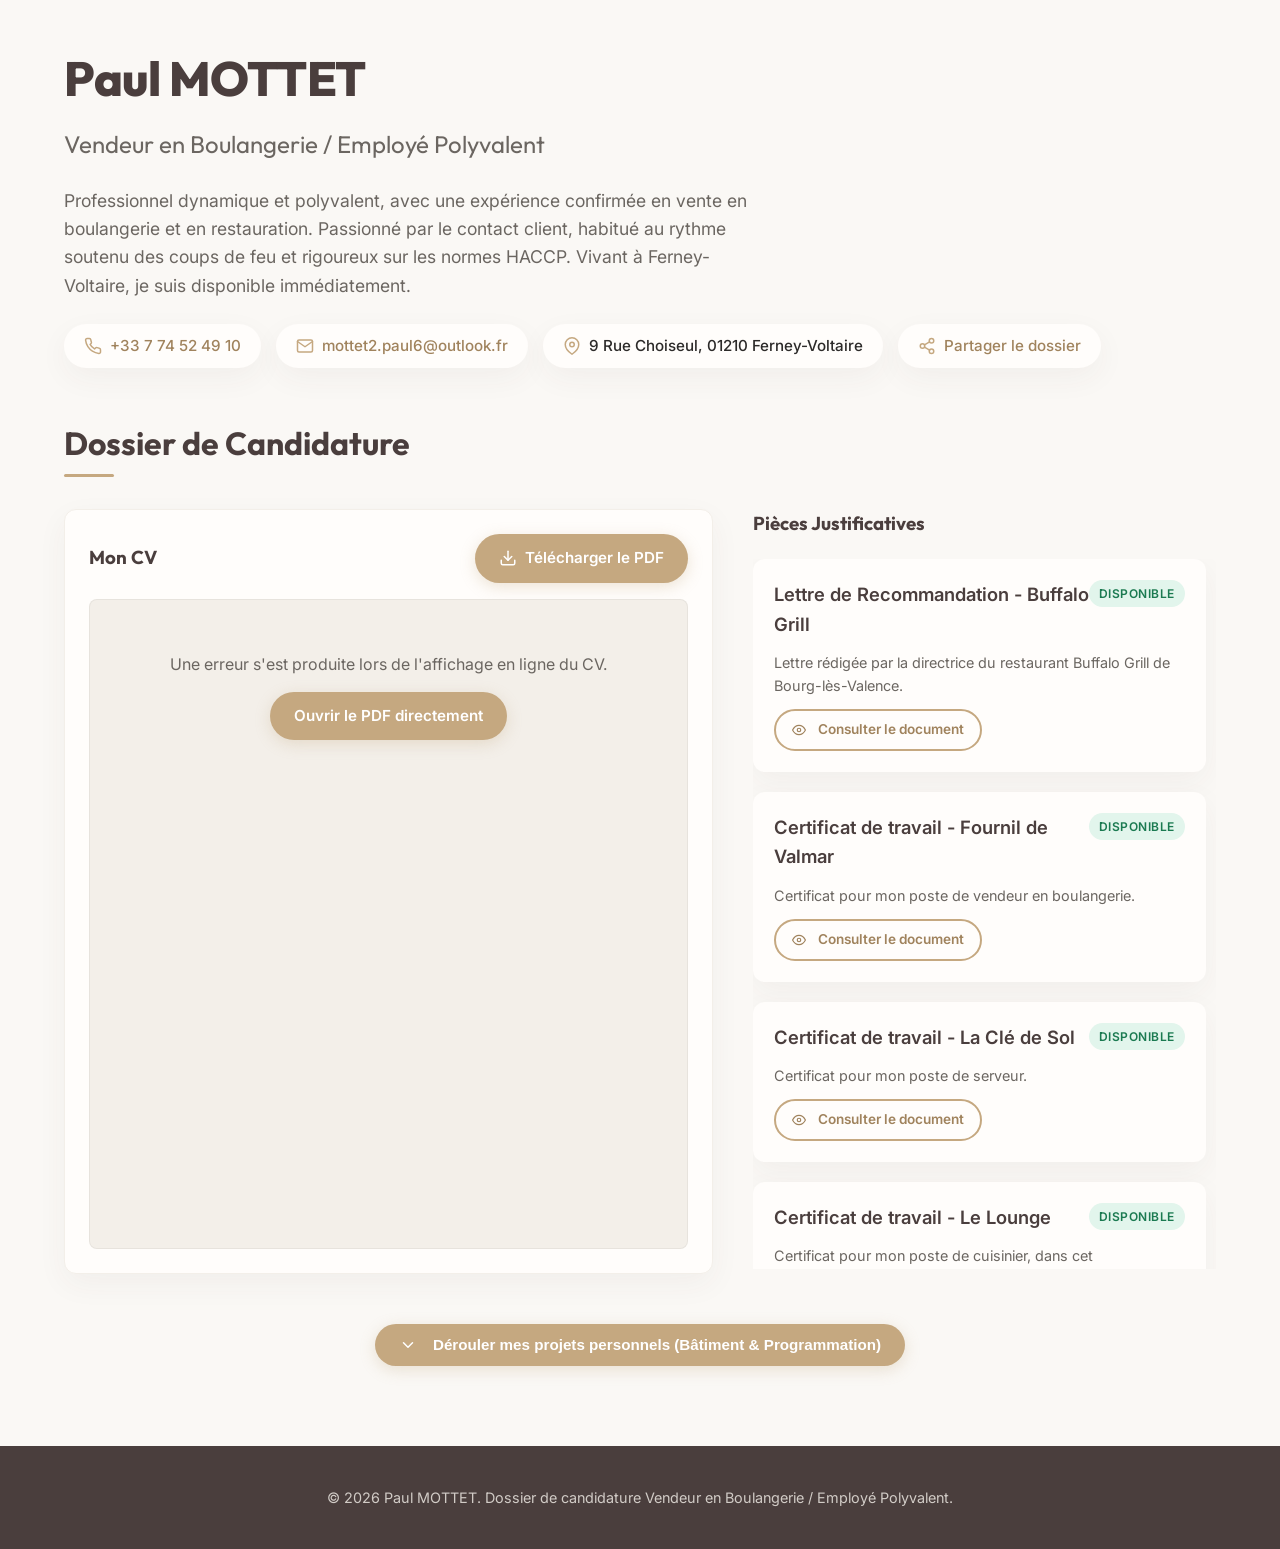
==== commit 40bbc81b: "feat: visionneuse de CV universelle (PDF.js) sur mobile, repliage en bas de page et bios editables d" ====
--- a/index.html
+++ b/index.html
@@ -13,6 +13,12 @@
     href="data:image/svg+xml,<svg xmlns=%22http://www.w3.org/2000/svg%22 viewBox=%220 0 100 100%22><text y=%22.9em%22 font-size=%2290%22>🥐</text></svg>">
 
   <link rel="stylesheet" href="style.css">
+
+  <!-- Rendu PDF universel (PDF.js) -->
+  <script src="https://cdnjs.cloudflare.com/ajax/libs/pdf.js/2.16.105/pdf.min.js"></script>
+  <script>
+    pdfjsLib.GlobalWorkerOptions.workerSrc = 'https://cdnjs.cloudflare.com/ajax/libs/pdf.js/2.16.105/pdf.worker.min.js';
+  </script>
 
   <!-- Statistiques de visite (GoatCounter - Sans cookies / RGPD) -->
   <script data-goatcounter="https://paul-mottet.goatcounter.com/count" async src="//gc.zgo.at/count.js"></script>
@@ -96,10 +102,8 @@
     <!-- Section Travaux Bâtiment (Photos) -->
     <section class="container" id="batiment-section">
       <h2 class="section-title">Réalisations & Travaux Manuels</h2>
-      <p style="color: var(--text-muted); margin-bottom: 30px; max-width: 700px;">
-        Au-delà de la vente et de la restauration, j'ai réalisé de nombreux travaux pratiques (charpente, menuiserie,
-        rénovation complète d'appartement). Ces expériences témoignent de ma rigueur manuelle et de ma capacité à
-        travailler physiquement.
+      <p id="batiment-bio" style="color: var(--text-muted); margin-bottom: 30px; max-width: 700px;">
+        <!-- Rempli par JavaScript -->
       </p>
       <div class="gallery-grid" id="gallery-grid">
         <!-- Rempli par JavaScript -->
@@ -109,12 +113,23 @@
     <!-- Section Programmation & Projets Git -->
     <section class="container" id="programming-section">
       <h2 class="section-title">Projets de Programmation</h2>
-      <p style="color: var(--text-muted); margin-bottom: 30px; max-width: 700px;">
-        Autodidacte en informatique et programmation, j'aime développer des outils pour structurer et analyser des
-        données littéraires ou créer des applications mobiles.
+      <p id="programming-bio" style="color: var(--text-muted); margin-bottom: 30px; max-width: 700px;">
+        <!-- Rempli par JavaScript -->
       </p>
       <div class="projects-grid" id="projects-grid">
         <!-- Rempli par JavaScript -->
+      </div>
+
+      <!-- Bouton pour replier les projets personnels au bas de la section -->
+      <div style="text-align: center; margin-top: 50px; margin-bottom: 20px;">
+        <button id="hide-personal-projects-btn" class="btn btn-secondary">
+          <svg xmlns="http://www.w3.org/2000/svg" width="18" height="18" viewBox="0 0 24 24" fill="none"
+            stroke="currentColor" stroke-width="2" stroke-linecap="round" stroke-linejoin="round"
+            style="vertical-align: middle; margin-right: 8px;">
+            <polyline points="18 15 12 9 6 15"></polyline>
+          </svg>
+          Replier mes projets personnels
+        </button>
       </div>
     </section>
   </div>
@@ -164,6 +179,8 @@
       document.getElementById('profile-name').innerText = DATA.profile.name;
       document.getElementById('profile-title').innerText = DATA.profile.title;
       document.getElementById('profile-bio').innerText = DATA.profile.bio;
+      document.getElementById('batiment-bio').innerText = DATA.profile.batimentBio;
+      document.getElementById('programming-bio').innerText = DATA.profile.programmingBio;
       document.getElementById('footer-text').innerHTML = `&copy; 2026 ${DATA.profile.name}. Dossier de candidature Vendeur en Boulangerie / Employé Polyvalent.`;
 
       // Remplissage de la barre de contact
@@ -212,6 +229,45 @@
         }
       });
 
+      // Fonction pour le rendu PDF.js sur Canvas (compatible mobile et desktop)
+      async function renderPDF(url, containerId) {
+        const container = document.getElementById(containerId);
+        container.innerHTML = '<div style="display:flex; justify-content:center; align-items:center; height:100%; color:var(--text-muted); font-size:0.95rem; font-weight:500;">Chargement du CV...</div>';
+        
+        try {
+          const loadingTask = pdfjsLib.getDocument(url);
+          const pdf = await loadingTask.promise;
+          container.innerHTML = '';
+          
+          for (let pageNum = 1; pageNum <= pdf.numPages; pageNum++) {
+            const page = await pdf.getPage(pageNum);
+            const canvas = document.createElement('canvas');
+            canvas.className = 'pdf-page-canvas';
+            container.appendChild(canvas);
+            
+            const context = canvas.getContext('2d');
+            const scale = 1.5;
+            const viewport = page.getViewport({ scale: scale });
+            
+            canvas.width = viewport.width;
+            canvas.height = viewport.height;
+            
+            const renderContext = {
+              canvasContext: context,
+              viewport: viewport
+            };
+            await page.render(renderContext).promise;
+          }
+        } catch (error) {
+          console.error("Erreur lors du rendu du PDF par PDF.js : ", error);
+          container.innerHTML = `
+            <div style="padding: 40px 20px; text-align: center; color: var(--text-muted);">
+              <p style="margin-bottom:15px;">Une erreur s'est produite lors de l'affichage en ligne du CV.</p>
+              <a href="${url}" class="btn" target="_blank">Ouvrir le PDF directement</a>
+            </div>`;
+        }
+      }
+
       // 2. Gestion du CV Principal
       const cvDoc = DATA.documents.find(doc => doc.id === 'cv');
       if (cvDoc && cvDoc.status === 'disponible') {
@@ -221,9 +277,8 @@
         document.getElementById('cv-download-btn').href = cvPath;
         document.getElementById('cv-fallback-btn').href = cvPath;
 
-        // Injecter l'iframe
-        const frameWrapper = document.getElementById('cv-frame-wrapper');
-        frameWrapper.innerHTML = `<iframe src="${cvPath}#toolbar=0" title="CV ${DATA.profile.name}"></iframe>`;
+        // Rendu PDF.js universel (Remplace l'iframe problématique sur mobile)
+        renderPDF(cvPath, 'cv-frame-wrapper');
       } else {
         // Si le CV n'est pas disponible
         document.getElementById('cv-frame-wrapper').innerHTML = `
@@ -457,16 +512,17 @@
 
       // 8. Déroulement / Repli des Projets Personnels
       const showProjectsBtn = document.getElementById('show-personal-projects-btn');
+      const hideProjectsBtn = document.getElementById('hide-personal-projects-btn');
       const projectsWrapper = document.getElementById('personal-projects-wrapper');
 
-      showProjectsBtn.addEventListener('click', () => {
+      function toggleProjects(forceCollapse = false) {
         const isActive = projectsWrapper.classList.contains('active');
-        if (isActive) {
+        if (isActive || forceCollapse) {
           // Replier
           projectsWrapper.classList.remove('active');
           showProjectsBtn.innerHTML = `
             <svg xmlns="http://www.w3.org/2000/svg" width="18" height="18" viewBox="0 0 24 24" fill="none" stroke="currentColor" stroke-width="2" stroke-linecap="round" stroke-linejoin="round" style="vertical-align: middle; margin-right: 8px;"><polyline points="6 9 12 15 18 9"></polyline></svg>
-            Dérouler mes projets personnels (Travaux manuels & Programmation)
+            Dérouler mes projets personnels (Bâtiment & Programmation)
           `;
           // Faire défiler vers le haut
           document.getElementById('documents-section').scrollIntoView({ behavior: 'smooth', block: 'start' });
@@ -482,6 +538,14 @@
             projectsWrapper.scrollIntoView({ behavior: 'smooth', block: 'start' });
           }, 100);
         }
+      }
+
+      showProjectsBtn.addEventListener('click', () => {
+        toggleProjects();
+      });
+
+      hideProjectsBtn.addEventListener('click', () => {
+        toggleProjects(true); // Force repli
       });
     });
   </script>
--- a/style.css
+++ b/style.css
@@ -252,9 +252,24 @@
   width: 100%;
   height: 650px;
   border-radius: 8px;
-  overflow: hidden;
-  background-color: #f0f0f0;
+  overflow-y: auto;
+  background-color: var(--accent-light);
   border: 1px solid rgba(0, 0, 0, 0.05);
+  padding: 12px;
+  box-sizing: border-box;
+}
+
+.pdf-page-canvas {
+  max-width: 100%;
+  height: auto;
+  margin: 0 auto 16px auto;
+  box-shadow: 0 4px 15px rgba(74, 62, 61, 0.1);
+  background-color: #fff;
+  display: block;
+}
+
+.pdf-page-canvas:last-child {
+  margin-bottom: 0;
 }
 
 .cv-frame-wrapper iframe {
@@ -905,11 +920,13 @@
   }
   
   .cv-frame-wrapper {
-    display: none; /* Cache l'iframe car elle est inutilisable sur mobile */
+    display: block;
+    height: 480px;
   }
 
   .cv-fallback-mobile {
-    display: block; /* Affiche le bouton de téléchargement direct */
+    display: block;
+    padding: 20px 0 0 0;
   }
 
   .cover-sheet {
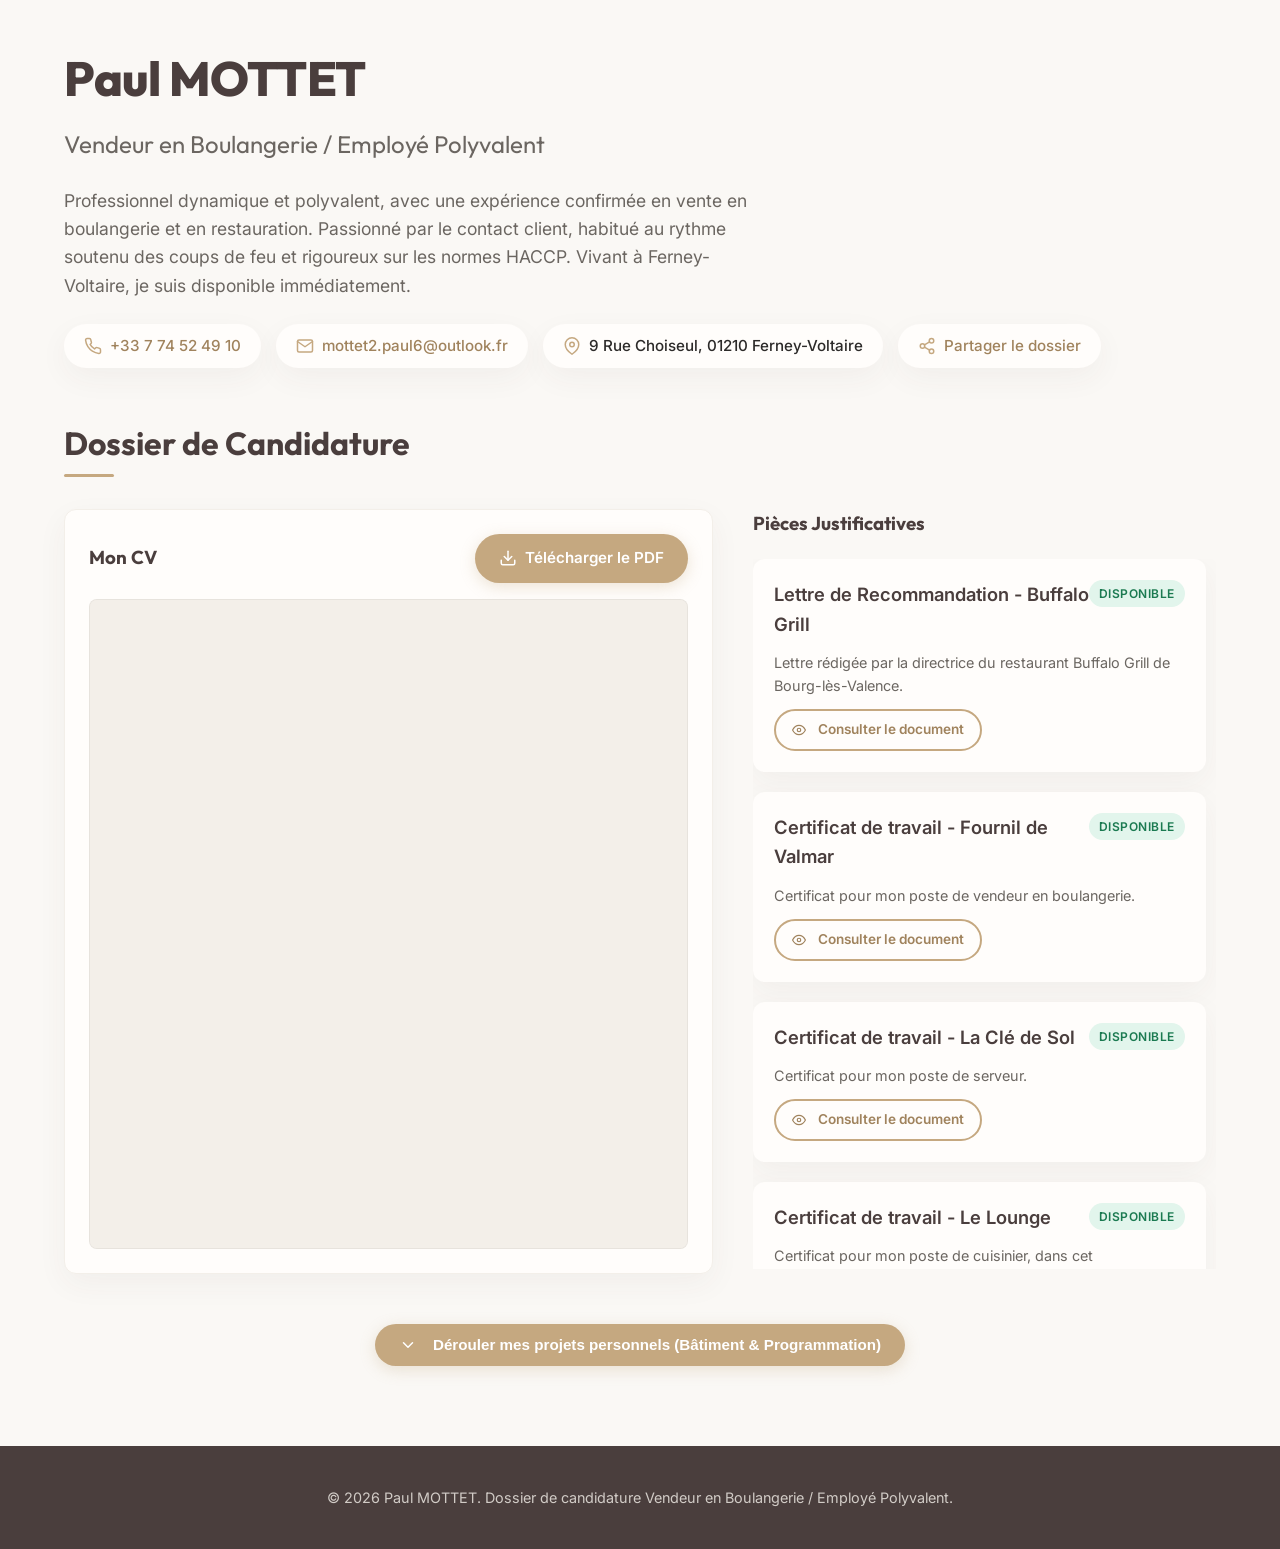
==== commit 989d6bbb: "fix: fallback iframe pour la visionneuse PDF locale (file://) et suppression de la photo Appart-Anno" ====
--- a/index.html
+++ b/index.html
@@ -259,12 +259,22 @@
             await page.render(renderContext).promise;
           }
         } catch (error) {
-          console.error("Erreur lors du rendu du PDF par PDF.js : ", error);
-          container.innerHTML = `
-            <div style="padding: 40px 20px; text-align: center; color: var(--text-muted);">
-              <p style="margin-bottom:15px;">Une erreur s'est produite lors de l'affichage en ligne du CV.</p>
-              <a href="${url}" class="btn" target="_blank">Ouvrir le PDF directement</a>
-            </div>`;
+          console.error("Erreur lors du rendu du PDF par PDF.js (utilisation du fallback) : ", error);
+          
+          // Détecter si on est sur mobile
+          const isMobile = window.innerWidth <= 768 || /Android|webOS|iPhone|iPad|iPod|BlackBerry|IEMobile|Opera Mini/i.test(navigator.userAgent);
+          
+          if (!isMobile) {
+            // Sur PC desktop, l'iframe fonctionne sans problème pour le protocole file://
+            container.innerHTML = `<iframe src="${url}#toolbar=0" title="CV ${DATA.profile.name}" style="width:100%; height:100%; border:none;"></iframe>`;
+          } else {
+            // Sur mobile, on affiche un message clair avec lien direct
+            container.innerHTML = `
+              <div style="padding: 40px 20px; text-align: center; color: var(--text-muted); display:flex; flex-direction:column; align-items:center; justify-content:center; height:100%;">
+                <p style="margin-bottom: 20px;">L'aperçu du CV n'a pas pu être chargé sur cet appareil.</p>
+                <a href="${url}" class="btn" target="_blank">Consulter le CV (PDF)</a>
+              </div>`;
+          }
         }
       }
 
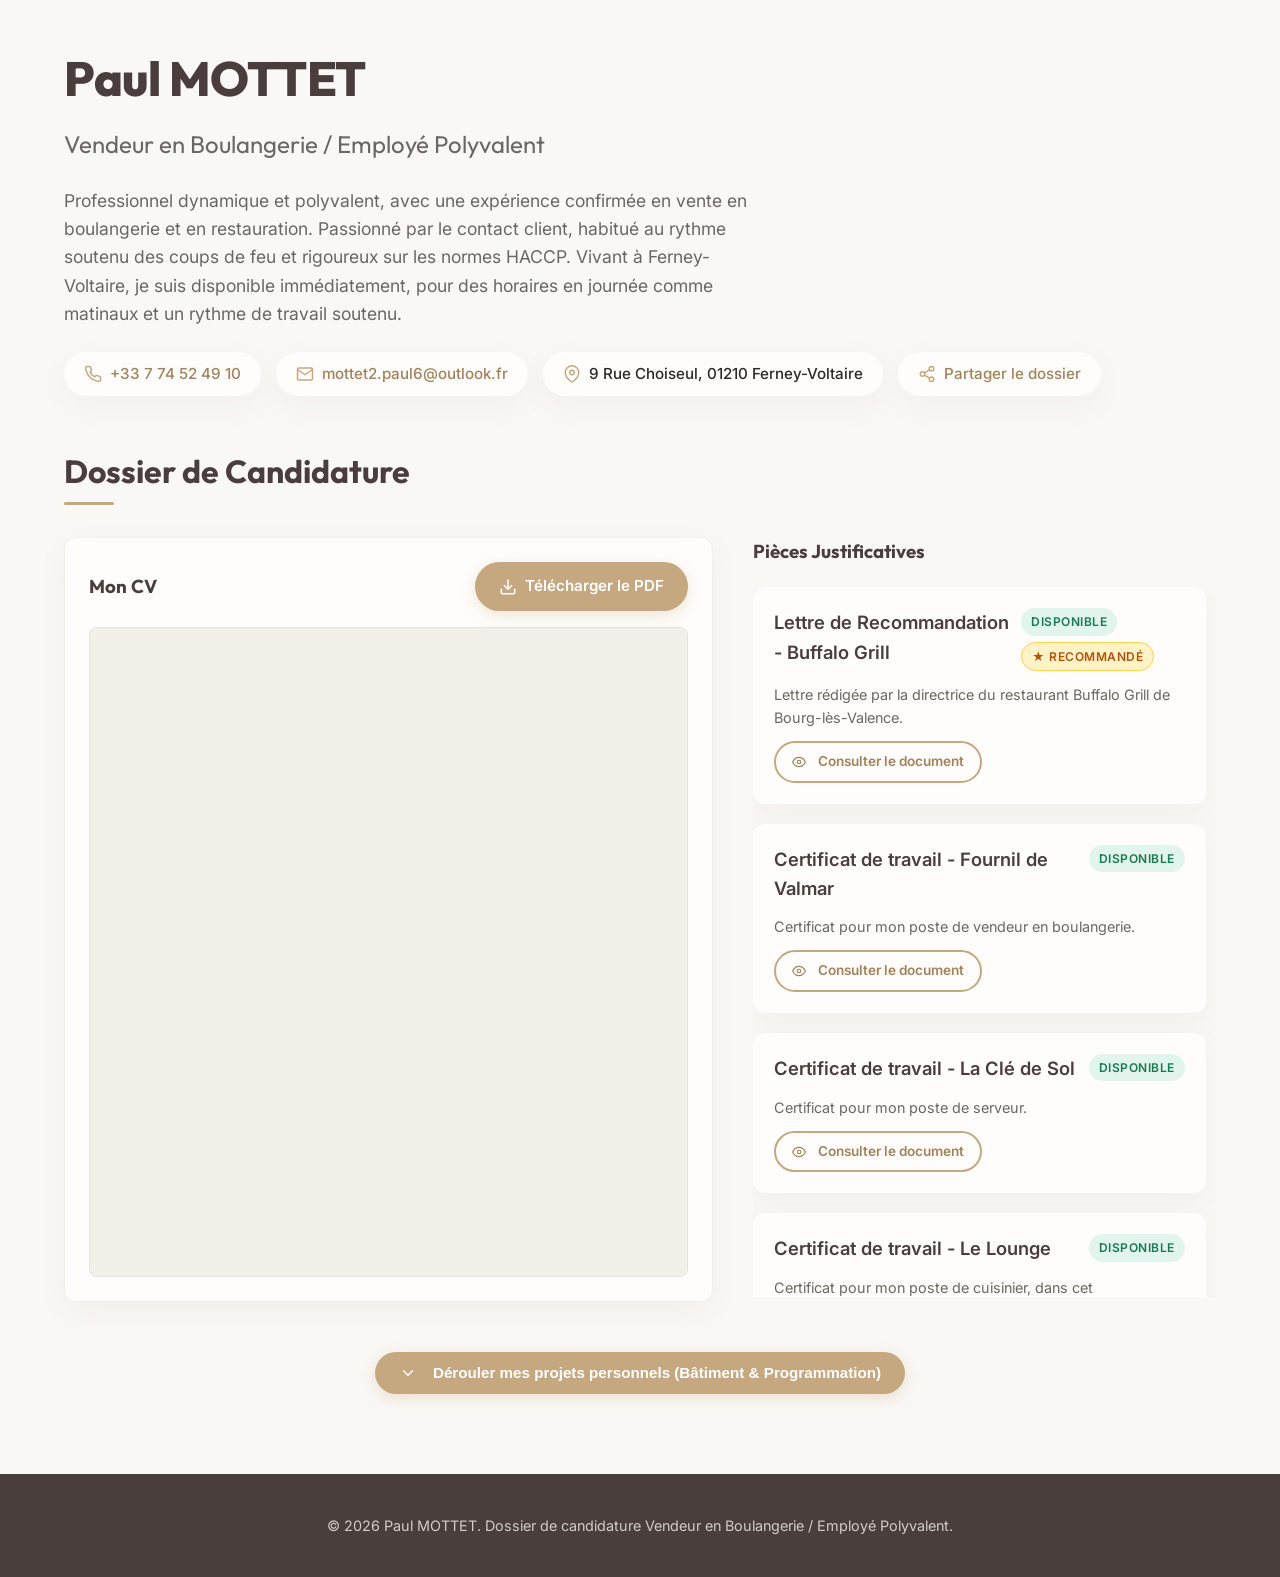
==== commit 404f9cc0: "fix: orthographe et integration du badge recommande pour la lettre Buffalo Grill" ====
--- a/index.html
+++ b/index.html
@@ -309,6 +309,7 @@
 
       complementDocs.forEach(doc => {
         const isAvail = doc.status === 'disponible';
+        const isRecommande = doc.recommended === true;
 
         const card = document.createElement('div');
         card.className = `document-card ${!isAvail ? 'pending' : ''}`;
@@ -328,12 +329,15 @@
             </span>`;
         }
 
+        let badgesHTML = `<span class="badge ${isAvail ? 'badge-disponible' : 'badge-a_venir'}">${isAvail ? 'Disponible' : 'A venir'}</span>`;
+        if (isRecommande) {
+          badgesHTML += ` <span class="badge badge-recommande">★ Recommandé</span>`;
+        }
+
         card.innerHTML = `
           <div class="document-card-header">
             <span class="document-title">${doc.name}</span>
-            <span class="badge ${isAvail ? 'badge-disponible' : 'badge-a_venir'}">
-              ${isAvail ? 'Disponible' : 'A venir'}
-            </span>
+            <div class="document-badges">${badgesHTML}</div>
           </div>
           <p class="document-desc">${doc.description}</p>
           ${actionButtonHTML}
--- a/style.css
+++ b/style.css
@@ -360,6 +360,18 @@
 .badge-a_venir {
   background-color: #FFF3E0;
   color: #E65100;
+}
+
+.document-badges {
+  display: flex;
+  gap: 6px;
+  flex-wrap: wrap;
+}
+
+.badge-recommande {
+  background-color: #FEF3C7;
+  color: #B45309;
+  border: 1px solid #FCD34D;
 }
 
 .document-desc {
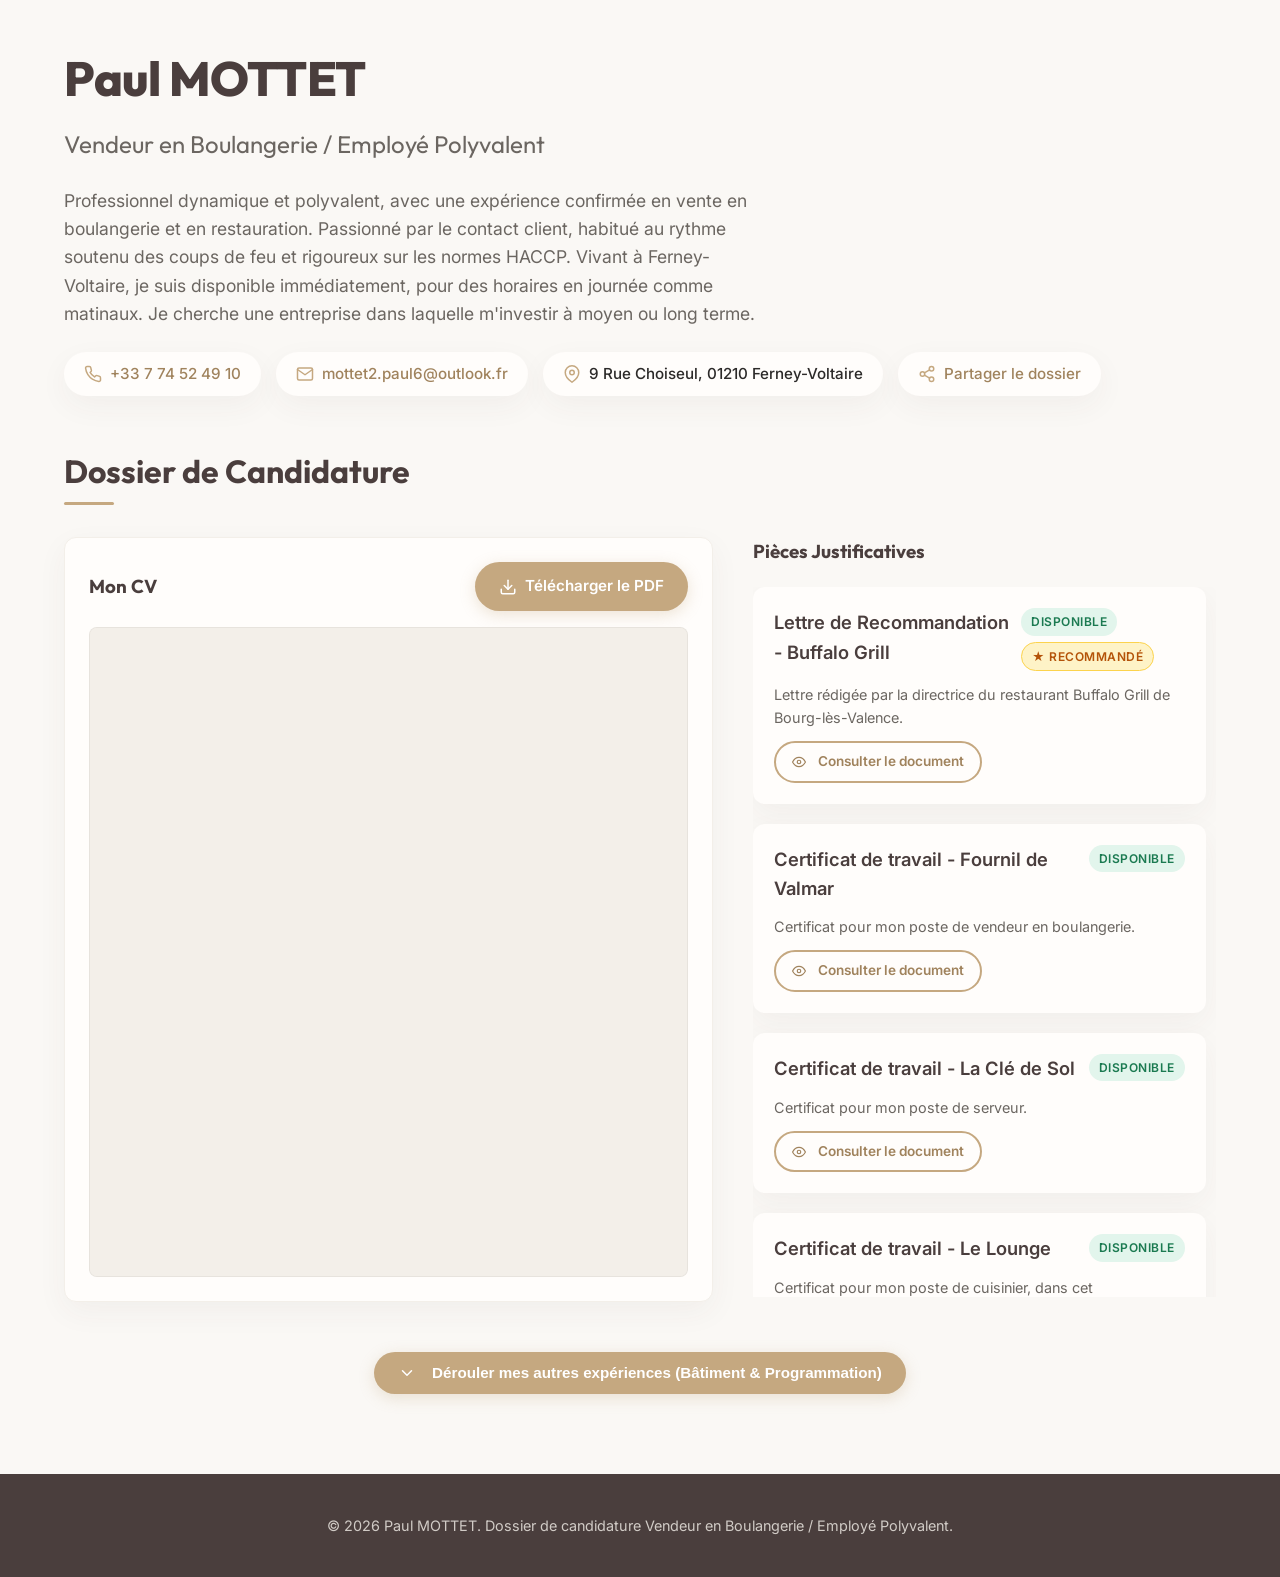
==== commit b4ef9b3f: "Remplacement cover par lettre de motivation + ajout certification DPE + ajustements CSS impression" ====
--- a/index.html
+++ b/index.html
@@ -1,4 +1,4 @@
-<!DOCTYPE html>
+ <!DOCTYPE html>
 <html lang="fr">
 
 <head>
@@ -10,7 +10,7 @@
 
   <!-- Favicon alternative -->
   <link rel="icon"
-    href="data:image/svg+xml,<svg xmlns=%22http://www.w3.org/2000/svg%22 viewBox=%220 0 100 100%22><text y=%22.9em%22 font-size=%2290%22>🥐</text></svg>">
+    href="data:image/svg+xml,<svg xmlns=%22http://www.w3.org/2000/svg%22 viewBox=%220 0 100 100%22><text y=%2282%22 font-size=%2275%22>🥐</text></svg>">
 
   <link rel="stylesheet" href="style.css">
 
@@ -30,7 +30,7 @@
   <header>
     <div class="container">
       <h1 id="profile-name">Paul MOTTET</h1>
-      <h2 id="profile-title">Vendeur en Boulangerie / Employé Polyvalent</h2>
+      <h2 id="profile-title">Employé Polyvalent</h2>
       <p class="profile-bio" id="profile-bio">
         <!-- Rempli par JavaScript -->
       </p>
@@ -92,7 +92,7 @@
           style="vertical-align: middle; margin-right: 8px;">
           <polyline points="6 9 12 15 18 9"></polyline>
         </svg>
-        Dérouler mes projets personnels (Bâtiment & Programmation)
+        Dérouler mes autres expériences (Bâtiment & Programmation)
       </button>
     </div>
   </section>
@@ -120,7 +120,7 @@
         <!-- Rempli par JavaScript -->
       </div>
 
-      <!-- Bouton pour replier les projets personnels au bas de la section -->
+      <!-- Bouton pour replier les autres expériences au bas de la section -->
       <div style="text-align: center; margin-top: 50px; margin-bottom: 20px;">
         <button id="hide-personal-projects-btn" class="btn btn-secondary">
           <svg xmlns="http://www.w3.org/2000/svg" width="18" height="18" viewBox="0 0 24 24" fill="none"
@@ -128,7 +128,7 @@
             style="vertical-align: middle; margin-right: 8px;">
             <polyline points="18 15 12 9 6 15"></polyline>
           </svg>
-          Replier mes projets personnels
+          Replier mes autres expériences
         </button>
       </div>
     </section>
@@ -536,7 +536,7 @@
           projectsWrapper.classList.remove('active');
           showProjectsBtn.innerHTML = `
             <svg xmlns="http://www.w3.org/2000/svg" width="18" height="18" viewBox="0 0 24 24" fill="none" stroke="currentColor" stroke-width="2" stroke-linecap="round" stroke-linejoin="round" style="vertical-align: middle; margin-right: 8px;"><polyline points="6 9 12 15 18 9"></polyline></svg>
-            Dérouler mes projets personnels (Bâtiment & Programmation)
+            Dérouler mes autres expériences (Bâtiment & Programmation)
           `;
           // Faire défiler vers le haut
           document.getElementById('documents-section').scrollIntoView({ behavior: 'smooth', block: 'start' });
@@ -545,7 +545,7 @@
           projectsWrapper.classList.add('active');
           showProjectsBtn.innerHTML = `
             <svg xmlns="http://www.w3.org/2000/svg" width="18" height="18" viewBox="0 0 24 24" fill="none" stroke="currentColor" stroke-width="2" stroke-linecap="round" stroke-linejoin="round" style="vertical-align: middle; margin-right: 8px;"><polyline points="18 15 12 9 6 15"></polyline></svg>
-            Replier mes projets personnels
+            Replier mes autres expériences
           `;
           // Faire défiler vers le bas de manière fluide
           setTimeout(() => {
--- a/style.css
+++ b/style.css
@@ -739,7 +739,7 @@
   height: 297mm; /* Dimensions A4 */
   box-shadow: 0 0 40px rgba(0,0,0,0.08);
   border: 1px solid #e0e0e0;
-  padding: 15mm 20mm 20mm 20mm; /* Marge supérieure réduite de 30mm à 15mm */
+  padding: 10mm 20mm 20mm 20mm; /* Marge supérieure réduite à 10mm pour démarrer plus haut */
   display: flex;
   flex-direction: column;
   justify-content: space-between;
@@ -864,6 +864,157 @@
   font-size: 0.95rem;
 }
 
+/* =====================================================
+   LETTRE DE MOTIVATION (letter-page)
+   ===================================================== */
+
+/* Page body pour la lettre */
+.letter-page-body {
+  background-color: #f0ece6;
+  display: flex;
+  justify-content: center;
+  align-items: flex-start;
+  min-height: 100vh;
+  padding: 40px 0;
+}
+
+/* Feuille A4 de la lettre */
+.letter-sheet {
+  background-color: #fff;
+  width: 210mm;
+  min-height: 297mm;
+  box-shadow: 0 4px 60px rgba(74, 62, 61, 0.12);
+  border: 1px solid #e0dcd6;
+  padding: 18mm 22mm 18mm 22mm;
+  display: flex;
+  flex-direction: column;
+  box-sizing: border-box;
+  position: relative;
+}
+
+/* Expéditeur */
+.letter-sender {
+  margin-bottom: 6mm;
+}
+
+.letter-sender-name {
+  font-family: var(--font-title);
+  font-size: 1.65rem;
+  font-weight: 800;
+  letter-spacing: 1.5px;
+  text-transform: uppercase;
+  color: var(--accent-dark);
+}
+
+.letter-sender-details {
+  margin-top: 4px;
+  font-size: 0.88rem;
+  color: var(--text-muted);
+  line-height: 1.6;
+}
+
+/* Date et lieu */
+.letter-date {
+  text-align: right;
+  font-size: 0.92rem;
+  color: var(--text-muted);
+  margin-bottom: 7mm;
+  font-style: italic;
+}
+
+/* Objet */
+.letter-object {
+  font-size: 0.95rem;
+  margin-bottom: 6mm;
+  padding-bottom: 4mm;
+  border-bottom: 2px solid var(--accent-gold);
+  color: var(--text-main);
+}
+
+.letter-object-label {
+  font-weight: 700;
+  color: var(--accent-dark);
+}
+
+/* Salutation */
+.letter-greeting {
+  font-size: 0.95rem;
+  margin-bottom: 5mm;
+  color: var(--text-main);
+}
+
+/* Corps de la lettre */
+.letter-body {
+  font-size: 0.92rem;
+  line-height: 1.7;
+  color: var(--text-main);
+  text-align: justify;
+}
+
+.letter-body p {
+  margin-bottom: 5mm;
+}
+
+.letter-body strong {
+  color: var(--accent-dark);
+  font-weight: 600;
+}
+
+/* Encadré QR Code dans la lettre */
+.letter-qr-callout {
+  display: flex;
+  align-items: center;
+  gap: 18px;
+  background-color: var(--bg-primary);
+  border-left: 4px solid var(--accent-gold);
+  border-radius: 6px;
+  padding: 14px 18px;
+  margin: 4mm 0 4mm 0;
+}
+
+.letter-qr-callout-text {
+  flex: 1;
+}
+
+.letter-qr-callout-text p {
+  margin-bottom: 2mm;
+  font-size: 0.88rem;
+  color: var(--text-muted);
+  line-height: 1.55;
+}
+
+.letter-qr-url {
+  font-family: var(--font-title);
+  font-weight: 700;
+  font-size: 0.88rem;
+  color: var(--accent-dark);
+  margin-top: 2px;
+  word-break: break-all;
+}
+
+.letter-qr-code-wrapper {
+  flex-shrink: 0;
+}
+
+.letter-qr-img {
+  width: 80px;
+  height: 80px;
+  border: 1px solid #e8e4de;
+  padding: 4px;
+  border-radius: 6px;
+  background-color: #fff;
+}
+
+/* Signature */
+.letter-signature {
+  margin-top: 4mm;
+  text-align: right;
+  font-family: var(--font-title);
+  font-size: 1.05rem;
+  font-weight: 700;
+  color: var(--accent-dark);
+}
+
 /* Bouton d'impression flottant (visible uniquement à l'écran) */
 .print-actions {
   position: fixed;
@@ -888,35 +1039,88 @@
 
 /* RÈGLES D'IMPRESSION (CRITIQUE pour le dossier physique) */
 @media print {
-  body {
-    background-color: #fff;
+  body, .letter-page-body, .cover-page-body {
+    background-color: #fff !important;
     color: #000;
+    padding: 0 !important;
+    margin: 0 !important;
+    min-height: auto !important;
+    display: block !important;
   }
   
   .print-actions, header, footer, section:not(.cover-sheet-wrapper) {
     display: none !important;
   }
 
+  @page {
+    size: A4;
+    margin: 0; /* Élimine les en-têtes et pieds de page par défaut du navigateur (Titre, URL, Date, Page) */
+  }
+
+  /* Cover page (ancien) */
   .cover-page-body {
     padding: 0;
     margin: 0;
-    background-color: #fff;
   }
 
   .cover-sheet {
     box-shadow: none;
     border: none;
-    width: 100%;
-    height: 100vh;
-    padding: 20mm 15mm;
+    width: 210mm;
+    height: 297mm;
+    padding: 10mm 15mm 15mm 15mm;
     page-break-after: avoid;
     page-break-before: avoid;
+    box-sizing: border-box;
   }
 
   .cover-summary-box {
     background-color: #fafafa !important;
     border-left: 4px solid #333 !important;
-    -webkit-print-color-adjust: exact; /* Force le fond gris sur Chrome/Safari */
+    -webkit-print-color-adjust: exact;
+    print-color-adjust: exact;
+  }
+
+  /* Lettre de motivation */
+  .letter-sheet {
+    box-shadow: none !important;
+    border: none !important;
+    width: 210mm;
+    min-height: 297mm;
+    height: 297mm;
+    padding: 12mm 18mm 12mm 18mm;
+    page-break-after: avoid;
+    page-break-before: avoid;
+    box-sizing: border-box;
+    margin: 0 !important;
+  }
+
+  .letter-qr-callout {
+    background-color: #fafafa !important;
+    border-left: 4px solid #888 !important;
+    -webkit-print-color-adjust: exact;
+    print-color-adjust: exact;
+    display: flex !important;
+    flex-direction: row !important;
+    flex-wrap: nowrap !important;
+    align-items: center !important;
+    gap: 14px !important;
+    padding: 10px 14px !important;
+  }
+
+  .letter-qr-callout-text {
+    flex: 1 1 0% !important;
+    min-width: 0 !important;
+  }
+
+  .letter-qr-code-wrapper {
+    flex-shrink: 0 !important;
+  }
+
+  .letter-qr-img {
+    width: 72px !important;
+    height: 72px !important;
+    -webkit-print-color-adjust: exact;
     print-color-adjust: exact;
   }
 }
@@ -936,14 +1140,24 @@
     height: 480px;
   }
 
-  .cv-fallback-mobile {
-    display: block;
-    padding: 20px 0 0 0;
-  }
-
   .cover-sheet {
     width: 95%;
     height: auto;
     padding: 20px;
   }
-}
+
+  .letter-sheet {
+    width: 95%;
+    min-height: auto;
+    padding: 20px;
+  }
+
+  .letter-sender-name {
+    font-size: 1.3rem;
+  }
+
+  .letter-qr-callout {
+    flex-direction: column;
+    text-align: center;
+  }
+}
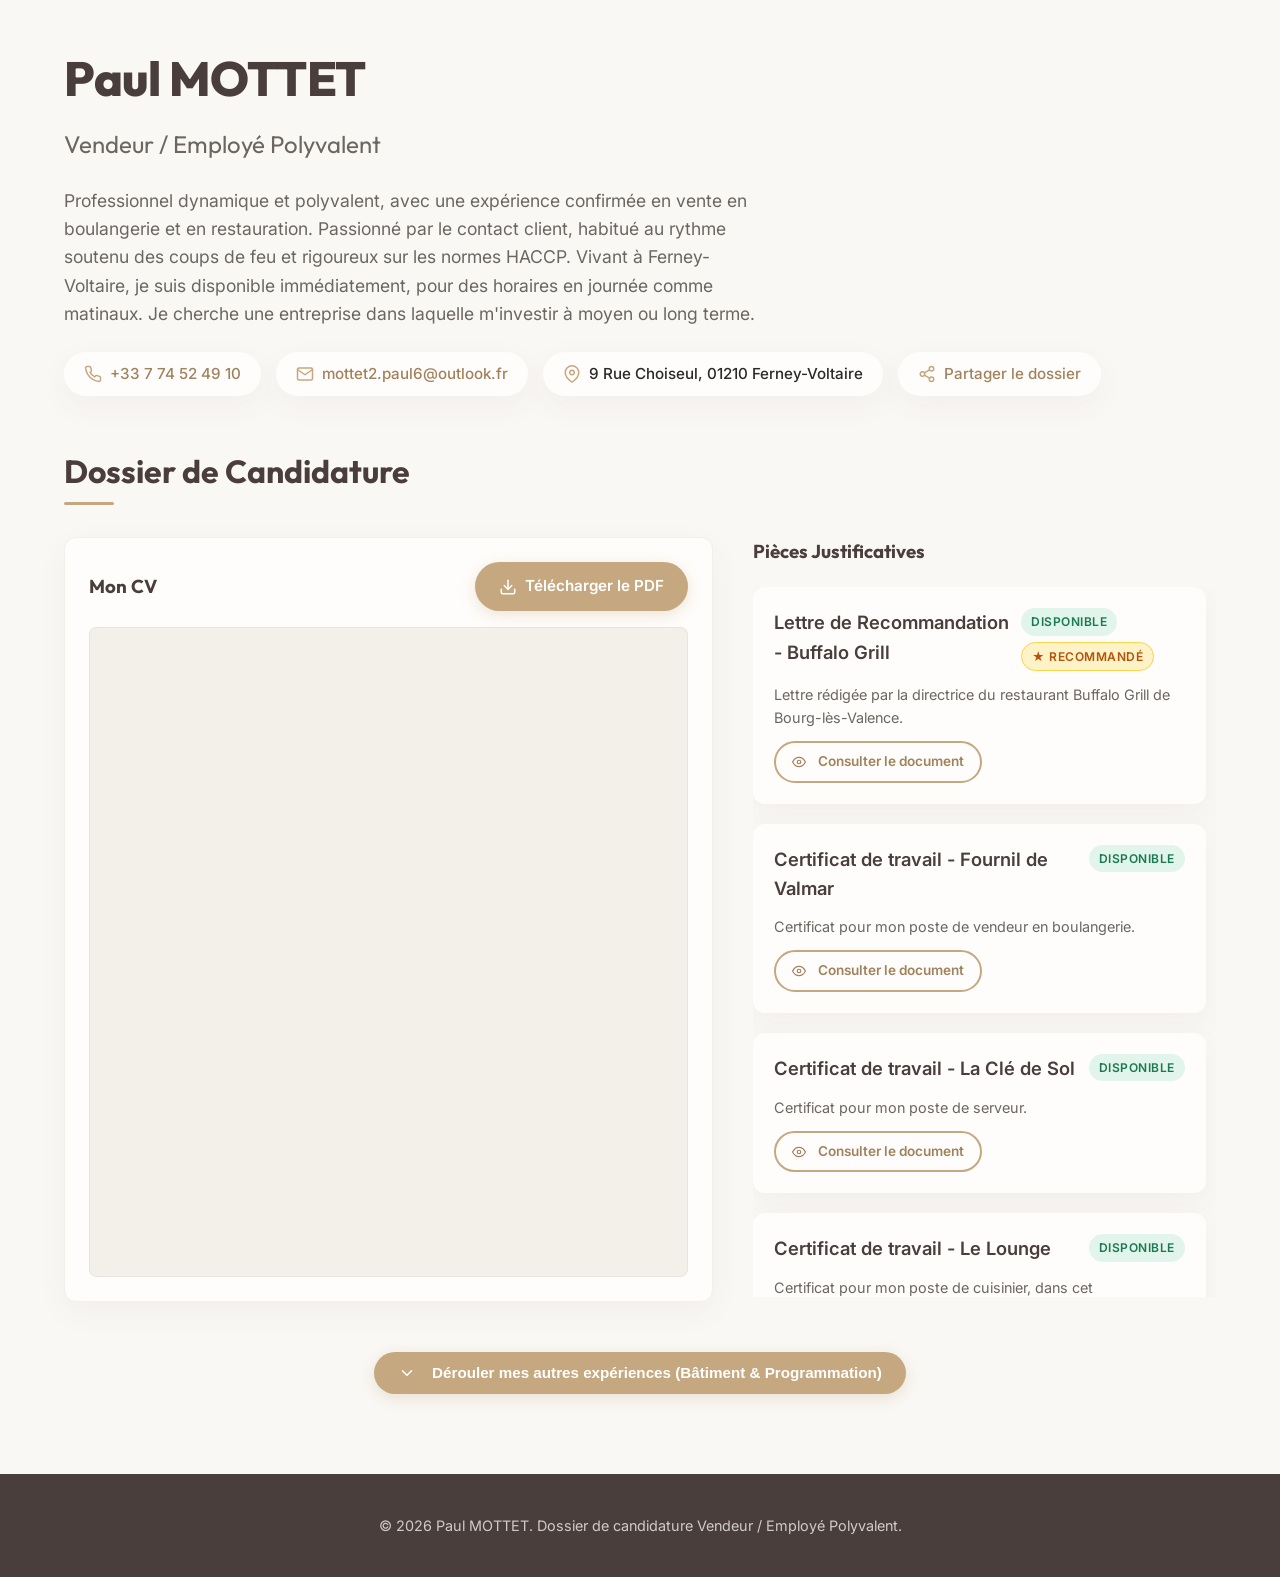
==== commit d70fa698: "Titre générique: Vendeur / Employé Polyvalent" ====
--- a/index.html
+++ b/index.html
@@ -4,9 +4,9 @@
 <head>
   <meta charset="UTF-8">
   <meta name="viewport" content="width=device-width, initial-scale=1.0">
-  <title>Paul MOTTET - Candidature Boulangerie & Portfolio</title>
+  <title>Paul MOTTET - Candidature & Portfolio</title>
   <meta name="description"
-    content="Dossier de candidature en ligne de Paul MOTTET - Vendeur en Boulangerie / Employé Polyvalent. Accédez à mon CV, mes certificats de travail et mes réalisations.">
+    content="Dossier de candidature en ligne de Paul MOTTET - Vendeur / Employé Polyvalent. Accédez à mon CV, mes certificats de travail et mes réalisations.">
 
   <!-- Favicon alternative -->
   <link rel="icon"
@@ -181,7 +181,7 @@
       document.getElementById('profile-bio').innerText = DATA.profile.bio;
       document.getElementById('batiment-bio').innerText = DATA.profile.batimentBio;
       document.getElementById('programming-bio').innerText = DATA.profile.programmingBio;
-      document.getElementById('footer-text').innerHTML = `&copy; 2026 ${DATA.profile.name}. Dossier de candidature Vendeur en Boulangerie / Employé Polyvalent.`;
+      document.getElementById('footer-text').innerHTML = `&copy; 2026 ${DATA.profile.name}. Dossier de candidature Vendeur / Employé Polyvalent.`;
 
       // Remplissage de la barre de contact
       const contactBar = document.getElementById('contact-bar');
